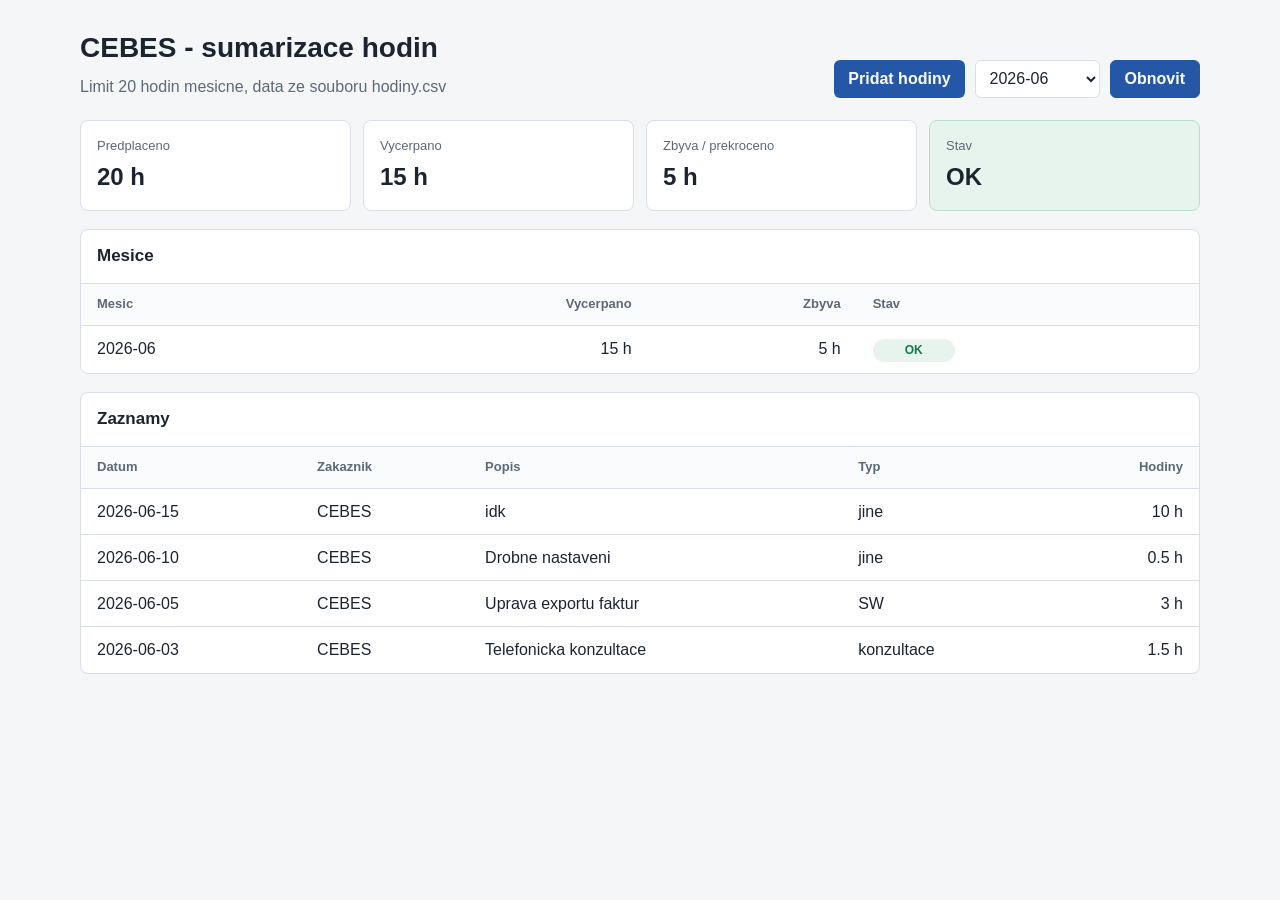
==== index.html @ 515a3acc "Add web form for hours entries" ====
<!doctype html>
<html lang="cs">
  <head>
    <meta charset="utf-8">
    <meta name="viewport" content="width=device-width, initial-scale=1">
    <title>CEBES - sumarizace hodin</title>
    <style>
      :root {
        color-scheme: light;
        --bg: #f5f6f8;
        --panel: #ffffff;
        --ink: #1c2430;
        --muted: #5d6878;
        --line: #d9dee7;
        --ok: #147a4d;
        --warn: #b44900;
        --soft-ok: #e6f4ed;
        --soft-warn: #fff0e1;
        --accent: #2457a6;
      }

      * {
        box-sizing: border-box;
      }

      body {
        margin: 0;
        background: var(--bg);
        color: var(--ink);
        font-family: Arial, Helvetica, sans-serif;
        line-height: 1.45;
      }

      main {
        width: min(1120px, calc(100% - 32px));
        margin: 0 auto;
        padding: 28px 0 40px;
      }

      header {
        display: flex;
        align-items: flex-end;
        justify-content: space-between;
        gap: 20px;
        margin-bottom: 22px;
      }

      h1 {
        margin: 0;
        font-size: 28px;
        font-weight: 700;
      }

      .subtitle {
        margin: 6px 0 0;
        color: var(--muted);
      }

      .toolbar {
        display: flex;
        align-items: center;
        gap: 10px;
        flex-wrap: wrap;
      }

      button,
      select {
        min-height: 38px;
        border: 1px solid var(--line);
        border-radius: 6px;
        background: var(--panel);
        color: var(--ink);
        font: inherit;
      }

      button {
        cursor: pointer;
        padding: 0 14px;
        background: var(--accent);
        border-color: var(--accent);
        color: #fff;
        font-weight: 700;
      }

      .button-link {
        display: inline-flex;
        min-height: 38px;
        align-items: center;
        justify-content: center;
        border-radius: 6px;
        padding: 0 14px;
        background: var(--accent);
        color: #fff;
        font-weight: 700;
        text-decoration: none;
      }

      select {
        padding: 0 34px 0 10px;
      }

      .summary {
        display: grid;
        grid-template-columns: repeat(4, minmax(0, 1fr));
        gap: 12px;
        margin-bottom: 18px;
      }

      .metric,
      .panel {
        background: var(--panel);
        border: 1px solid var(--line);
        border-radius: 8px;
      }

      .metric {
        padding: 16px;
      }

      .metric span {
        display: block;
        color: var(--muted);
        font-size: 13px;
      }

      .metric strong {
        display: block;
        margin-top: 4px;
        font-size: 24px;
      }

      .metric.status-ok {
        background: var(--soft-ok);
        border-color: #b8dfca;
      }

      .metric.status-warn {
        background: var(--soft-warn);
        border-color: #f1c499;
      }

      .panel {
        overflow: hidden;
      }

      .panel h2 {
        margin: 0;
        padding: 14px 16px;
        border-bottom: 1px solid var(--line);
        font-size: 17px;
      }

      table {
        width: 100%;
        border-collapse: collapse;
      }

      th,
      td {
        padding: 11px 16px;
        border-bottom: 1px solid var(--line);
        text-align: left;
        vertical-align: top;
      }

      th {
        color: var(--muted);
        font-size: 13px;
        font-weight: 700;
        background: #fafbfc;
      }

      tr:last-child td {
        border-bottom: 0;
      }

      .number {
        text-align: right;
        white-space: nowrap;
      }

      .badge {
        display: inline-flex;
        min-width: 82px;
        justify-content: center;
        border-radius: 999px;
        padding: 3px 9px;
        font-size: 12px;
        font-weight: 700;
      }

      .ok {
        color: var(--ok);
        background: var(--soft-ok);
      }

      .warn {
        color: var(--warn);
        background: var(--soft-warn);
      }

      .message {
        margin: 0 0 18px;
        padding: 12px 14px;
        border: 1px solid var(--line);
        border-radius: 8px;
        background: var(--panel);
        color: var(--muted);
      }

      .hidden {
        display: none;
      }

      @media (max-width: 760px) {
        main {
          width: min(100% - 20px, 1120px);
          padding-top: 18px;
        }

        header {
          display: block;
        }

        .toolbar {
          margin-top: 16px;
        }

        .summary {
          grid-template-columns: repeat(2, minmax(0, 1fr));
        }

        th,
        td {
          padding: 9px 10px;
          font-size: 14px;
        }
      }

      @media (max-width: 520px) {
        .summary {
          grid-template-columns: 1fr;
        }

        .records th:nth-child(2),
        .records td:nth-child(2),
        .records th:nth-child(4),
        .records td:nth-child(4) {
          display: none;
        }
      }
    </style>
  </head>
  <body>
    <main>
      <header>
        <div>
          <h1>CEBES - sumarizace hodin</h1>
          <p class="subtitle">Limit 20 hodin mesicne, data ze souboru hodiny.csv</p>
        </div>
        <div class="toolbar">
          <a class="button-link" href="pridat.html">Pridat hodiny</a>
          <select id="monthSelect" aria-label="Mesic"></select>
          <button id="reloadButton" type="button">Obnovit</button>
        </div>
      </header>

      <p id="message" class="message">Nacitam hodiny...</p>

      <section id="summary" class="summary hidden" aria-label="Souhrn vybraneho mesice">
        <div class="metric">
          <span>Predplaceno</span>
          <strong id="limitValue">20 h</strong>
        </div>
        <div class="metric">
          <span>Vycerpano</span>
          <strong id="usedValue">0 h</strong>
        </div>
        <div class="metric">
          <span>Zbyva / prekroceno</span>
          <strong id="balanceValue">0 h</strong>
        </div>
        <div id="statusMetric" class="metric">
          <span>Stav</span>
          <strong id="statusValue">OK</strong>
        </div>
      </section>

      <section class="panel">
        <h2>Mesice</h2>
        <table>
          <thead>
            <tr>
              <th>Mesic</th>
              <th class="number">Vycerpano</th>
              <th class="number">Zbyva</th>
              <th>Stav</th>
            </tr>
          </thead>
          <tbody id="monthsBody"></tbody>
        </table>
      </section>

      <section class="panel" style="margin-top: 18px;">
        <h2>Zaznamy</h2>
        <table class="records">
          <thead>
            <tr>
              <th>Datum</th>
              <th>Zakaznik</th>
              <th>Popis</th>
              <th>Typ</th>
              <th class="number">Hodiny</th>
            </tr>
          </thead>
          <tbody id="recordsBody"></tbody>
        </table>
      </section>
    </main>

    <script>
      const LIMIT_HODIN = 20;
      const CSV_URL = "hodiny.csv";

      const monthSelect = document.getElementById("monthSelect");
      const reloadButton = document.getElementById("reloadButton");
      const message = document.getElementById("message");
      const summary = document.getElementById("summary");
      const monthsBody = document.getElementById("monthsBody");
      const recordsBody = document.getElementById("recordsBody");
      const limitValue = document.getElementById("limitValue");
      const usedValue = document.getElementById("usedValue");
      const balanceValue = document.getElementById("balanceValue");
      const statusMetric = document.getElementById("statusMetric");
      const statusValue = document.getElementById("statusValue");

      let records = [];
      let totals = new Map();

      function parseCsv(text) {
        const rows = text.trim().split(/\r?\n/).filter(Boolean);
        const header = splitCsvLine(rows.shift());

        return rows.map((row) => {
          const values = splitCsvLine(row);
          const item = Object.fromEntries(header.map((key, index) => [key, values[index] || ""]));
          return {
            datum: item.datum.trim(),
            zakaznik: item.zakaznik.trim(),
            popis: item.popis.trim(),
            typ: item.typ.trim(),
            hodiny: Number(item.hodiny.trim().replace(",", ".")),
          };
        });
      }

      function splitCsvLine(line) {
        const values = [];
        let value = "";
        let quoted = false;

        for (let index = 0; index < line.length; index += 1) {
          const char = line[index];
          const next = line[index + 1];

          if (char === '"' && quoted && next === '"') {
            value += '"';
            index += 1;
          } else if (char === '"') {
            quoted = !quoted;
          } else if (char === "," && !quoted) {
            values.push(value);
            value = "";
          } else {
            value += char;
          }
        }

        values.push(value);
        return values;
      }

      function formatHours(value) {
        return `${Number(value.toFixed(2)).toString()} h`;
      }

      function getMonth(record) {
        return record.datum.slice(0, 7);
      }

      function calculateTotals() {
        totals = new Map();

        for (const record of records) {
          const month = getMonth(record);
          totals.set(month, (totals.get(month) || 0) + record.hodiny);
        }

        totals = new Map([...totals.entries()].sort((a, b) => b[0].localeCompare(a[0])));
      }

      function renderMonthOptions() {
        monthSelect.innerHTML = "";

        for (const month of totals.keys()) {
          const option = document.createElement("option");
          option.value = month;
          option.textContent = month;
          monthSelect.append(option);
        }
      }

      function renderSummary() {
        const selectedMonth = monthSelect.value;
        const used = totals.get(selectedMonth) || 0;
        const balance = LIMIT_HODIN - used;
        const overLimit = balance < 0;

        limitValue.textContent = formatHours(LIMIT_HODIN);
        usedValue.textContent = formatHours(used);
        balanceValue.textContent = overLimit
          ? `Prekroceno ${formatHours(Math.abs(balance))}`
          : formatHours(balance);
        statusValue.textContent = overLimit ? "Poslat nabidku" : "OK";

        statusMetric.classList.toggle("status-ok", !overLimit);
        statusMetric.classList.toggle("status-warn", overLimit);
        summary.classList.remove("hidden");
      }

      function renderMonths() {
        monthsBody.innerHTML = "";

        for (const [month, used] of totals.entries()) {
          const balance = LIMIT_HODIN - used;
          const overLimit = balance < 0;
          const row = document.createElement("tr");
          row.innerHTML = `
            <td>${month}</td>
            <td class="number">${formatHours(used)}</td>
            <td class="number">${overLimit ? `-${formatHours(Math.abs(balance))}` : formatHours(balance)}</td>
            <td><span class="badge ${overLimit ? "warn" : "ok"}">${overLimit ? "Nabidka" : "OK"}</span></td>
          `;
          monthsBody.append(row);
        }
      }

      function renderRecords() {
        const selectedMonth = monthSelect.value;
        recordsBody.innerHTML = "";

        records
          .filter((record) => getMonth(record) === selectedMonth)
          .sort((a, b) => b.datum.localeCompare(a.datum))
          .forEach((record) => {
            const row = document.createElement("tr");
            row.innerHTML = `
              <td>${record.datum}</td>
              <td>${record.zakaznik}</td>
              <td>${record.popis}</td>
              <td>${record.typ}</td>
              <td class="number">${formatHours(record.hodiny)}</td>
            `;
            recordsBody.append(row);
          });
      }

      function render() {
        if (records.length === 0) {
          message.textContent = "V hodiny.csv zatim nejsou zadne zaznamy.";
          message.classList.remove("hidden");
          summary.classList.add("hidden");
          return;
        }

        message.classList.add("hidden");
        calculateTotals();
        renderMonthOptions();
        renderSummary();
        renderMonths();
        renderRecords();
      }

      async function loadData() {
        message.textContent = "Nacitam hodiny...";
        message.classList.remove("hidden");

        const response = await fetch(`${CSV_URL}?t=${Date.now()}`);
        if (!response.ok) {
          throw new Error("Nepodarilo se nacist hodiny.csv.");
        }

        records = parseCsv(await response.text());
        render();
      }

      monthSelect.addEventListener("change", () => {
        renderSummary();
        renderRecords();
      });

      reloadButton.addEventListener("click", () => {
        loadData().catch((error) => {
          message.textContent = error.message;
          message.classList.remove("hidden");
        });
      });

      loadData().catch((error) => {
        message.textContent = error.message;
        message.classList.remove("hidden");
      });
    </script>
  </body>
</html>
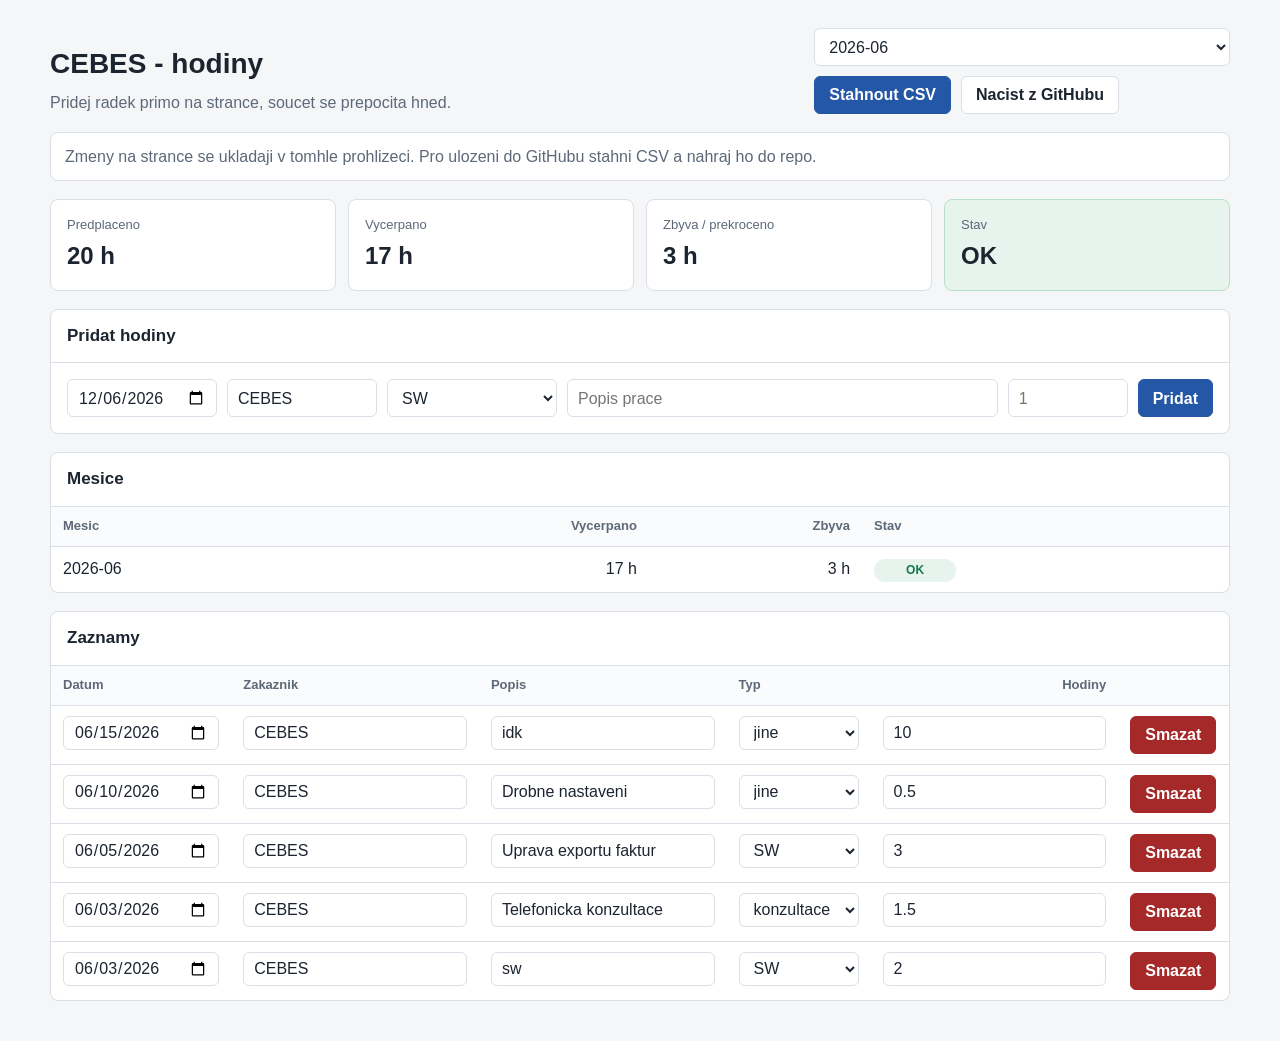
==== commit 9921811d: "Replace issue flow with inline hours editor" ====
--- a/index.html
+++ b/index.html
@@ -3,20 +3,19 @@
   <head>
     <meta charset="utf-8">
     <meta name="viewport" content="width=device-width, initial-scale=1">
-    <title>CEBES - sumarizace hodin</title>
+    <title>CEBES - hodiny</title>
     <style>
       :root {
-        color-scheme: light;
         --bg: #f5f6f8;
         --panel: #ffffff;
         --ink: #1c2430;
         --muted: #5d6878;
         --line: #d9dee7;
+        --accent: #2457a6;
         --ok: #147a4d;
         --warn: #b44900;
         --soft-ok: #e6f4ed;
         --soft-warn: #fff0e1;
-        --accent: #2457a6;
       }
 
       * {
@@ -32,7 +31,7 @@
       }
 
       main {
-        width: min(1120px, calc(100% - 32px));
+        width: min(1180px, calc(100% - 32px));
         margin: 0 auto;
         padding: 28px 0 40px;
       }
@@ -41,14 +40,21 @@
         display: flex;
         align-items: flex-end;
         justify-content: space-between;
-        gap: 20px;
-        margin-bottom: 22px;
+        gap: 18px;
+        margin-bottom: 18px;
+      }
+
+      h1,
+      h2 {
+        margin: 0;
       }
 
       h1 {
-        margin: 0;
         font-size: 28px;
-        font-weight: 700;
+      }
+
+      h2 {
+        font-size: 17px;
       }
 
       .subtitle {
@@ -58,18 +64,16 @@
 
       .toolbar {
         display: flex;
-        align-items: center;
+        flex-wrap: wrap;
         gap: 10px;
-        flex-wrap: wrap;
       }
 
       button,
+      input,
       select {
         min-height: 38px;
         border: 1px solid var(--line);
         border-radius: 6px;
-        background: var(--panel);
-        color: var(--ink);
         font: inherit;
       }
 
@@ -82,21 +86,32 @@
         font-weight: 700;
       }
 
-      .button-link {
-        display: inline-flex;
-        min-height: 38px;
-        align-items: center;
-        justify-content: center;
-        border-radius: 6px;
-        padding: 0 14px;
-        background: var(--accent);
-        color: #fff;
-        font-weight: 700;
-        text-decoration: none;
-      }
-
+      button.secondary {
+        background: var(--panel);
+        border-color: var(--line);
+        color: var(--ink);
+      }
+
+      button.danger {
+        background: #a62929;
+        border-color: #a62929;
+      }
+
+      input,
       select {
-        padding: 0 34px 0 10px;
+        width: 100%;
+        padding: 0 10px;
+        background: #fff;
+        color: var(--ink);
+      }
+
+      .message {
+        margin: 0 0 18px;
+        padding: 12px 14px;
+        border: 1px solid var(--line);
+        border-radius: 8px;
+        background: var(--panel);
+        color: var(--muted);
       }
 
       .summary {
@@ -129,25 +144,35 @@
         font-size: 24px;
       }
 
-      .metric.status-ok {
+      .status-ok {
         background: var(--soft-ok);
         border-color: #b8dfca;
       }
 
-      .metric.status-warn {
+      .status-warn {
         background: var(--soft-warn);
         border-color: #f1c499;
       }
 
       .panel {
+        margin-top: 18px;
         overflow: hidden;
       }
 
-      .panel h2 {
-        margin: 0;
+      .panel-head {
+        display: flex;
+        align-items: center;
+        justify-content: space-between;
+        gap: 12px;
         padding: 14px 16px;
         border-bottom: 1px solid var(--line);
-        font-size: 17px;
+      }
+
+      form {
+        display: grid;
+        grid-template-columns: 150px 150px 170px 1fr 120px auto;
+        gap: 10px;
+        padding: 16px;
       }
 
       table {
@@ -157,7 +182,7 @@
 
       th,
       td {
-        padding: 11px 16px;
+        padding: 10px 12px;
         border-bottom: 1px solid var(--line);
         text-align: left;
         vertical-align: top;
@@ -165,13 +190,17 @@
 
       th {
         color: var(--muted);
+        background: #fafbfc;
         font-size: 13px;
-        font-weight: 700;
-        background: #fafbfc;
       }
 
       tr:last-child td {
         border-bottom: 0;
+      }
+
+      td input,
+      td select {
+        min-height: 34px;
       }
 
       .number {
@@ -199,54 +228,43 @@
         background: var(--soft-warn);
       }
 
-      .message {
-        margin: 0 0 18px;
-        padding: 12px 14px;
-        border: 1px solid var(--line);
-        border-radius: 8px;
-        background: var(--panel);
-        color: var(--muted);
-      }
-
       .hidden {
         display: none;
       }
 
-      @media (max-width: 760px) {
-        main {
-          width: min(100% - 20px, 1120px);
-          padding-top: 18px;
-        }
-
+      @media (max-width: 900px) {
         header {
           display: block;
         }
 
         .toolbar {
-          margin-top: 16px;
+          margin-top: 14px;
         }
 
         .summary {
           grid-template-columns: repeat(2, minmax(0, 1fr));
         }
 
+        form {
+          grid-template-columns: 1fr 1fr;
+        }
+      }
+
+      @media (max-width: 620px) {
+        main {
+          width: min(100% - 20px, 1180px);
+          padding-top: 18px;
+        }
+
+        .summary,
+        form {
+          grid-template-columns: 1fr;
+        }
+
         th,
         td {
-          padding: 9px 10px;
+          padding: 8px;
           font-size: 14px;
-        }
-      }
-
-      @media (max-width: 520px) {
-        .summary {
-          grid-template-columns: 1fr;
-        }
-
-        .records th:nth-child(2),
-        .records td:nth-child(2),
-        .records th:nth-child(4),
-        .records td:nth-child(4) {
-          display: none;
         }
       }
     </style>
@@ -255,13 +273,13 @@
     <main>
       <header>
         <div>
-          <h1>CEBES - sumarizace hodin</h1>
-          <p class="subtitle">Limit 20 hodin mesicne, data ze souboru hodiny.csv</p>
+          <h1>CEBES - hodiny</h1>
+          <p class="subtitle">Pridej radek primo na strance, soucet se prepocita hned.</p>
         </div>
         <div class="toolbar">
-          <a class="button-link" href="pridat.html">Pridat hodiny</a>
           <select id="monthSelect" aria-label="Mesic"></select>
-          <button id="reloadButton" type="button">Obnovit</button>
+          <button id="downloadButton" type="button">Stahnout CSV</button>
+          <button id="resetButton" class="secondary" type="button">Nacist z GitHubu</button>
         </div>
       </header>
 
@@ -287,7 +305,27 @@
       </section>
 
       <section class="panel">
-        <h2>Mesice</h2>
+        <div class="panel-head">
+          <h2>Pridat hodiny</h2>
+        </div>
+        <form id="addForm">
+          <input id="datumInput" type="date" required aria-label="Datum">
+          <input id="zakaznikInput" value="CEBES" required aria-label="Zakaznik">
+          <select id="typInput" aria-label="Typ">
+            <option value="SW">SW</option>
+            <option value="konzultace">konzultace</option>
+            <option value="jine">jine</option>
+          </select>
+          <input id="popisInput" placeholder="Popis prace" required aria-label="Popis prace">
+          <input id="hodinyInput" type="number" min="0.25" step="0.25" placeholder="1" required aria-label="Hodiny">
+          <button type="submit">Pridat</button>
+        </form>
+      </section>
+
+      <section class="panel">
+        <div class="panel-head">
+          <h2>Mesice</h2>
+        </div>
         <table>
           <thead>
             <tr>
@@ -301,9 +339,11 @@
         </table>
       </section>
 
-      <section class="panel" style="margin-top: 18px;">
-        <h2>Zaznamy</h2>
-        <table class="records">
+      <section class="panel">
+        <div class="panel-head">
+          <h2>Zaznamy</h2>
+        </div>
+        <table>
           <thead>
             <tr>
               <th>Datum</th>
@@ -311,6 +351,7 @@
               <th>Popis</th>
               <th>Typ</th>
               <th class="number">Hodiny</th>
+              <th></th>
             </tr>
           </thead>
           <tbody id="recordsBody"></tbody>
@@ -321,13 +362,21 @@
     <script>
       const LIMIT_HODIN = 20;
       const CSV_URL = "hodiny.csv";
+      const STORAGE_KEY = "test-hodiny-records-v1";
 
       const monthSelect = document.getElementById("monthSelect");
-      const reloadButton = document.getElementById("reloadButton");
+      const downloadButton = document.getElementById("downloadButton");
+      const resetButton = document.getElementById("resetButton");
       const message = document.getElementById("message");
       const summary = document.getElementById("summary");
       const monthsBody = document.getElementById("monthsBody");
       const recordsBody = document.getElementById("recordsBody");
+      const addForm = document.getElementById("addForm");
+      const datumInput = document.getElementById("datumInput");
+      const zakaznikInput = document.getElementById("zakaznikInput");
+      const typInput = document.getElementById("typInput");
+      const popisInput = document.getElementById("popisInput");
+      const hodinyInput = document.getElementById("hodinyInput");
       const limitValue = document.getElementById("limitValue");
       const usedValue = document.getElementById("usedValue");
       const balanceValue = document.getElementById("balanceValue");
@@ -337,22 +386,7 @@
       let records = [];
       let totals = new Map();
 
-      function parseCsv(text) {
-        const rows = text.trim().split(/\r?\n/).filter(Boolean);
-        const header = splitCsvLine(rows.shift());
-
-        return rows.map((row) => {
-          const values = splitCsvLine(row);
-          const item = Object.fromEntries(header.map((key, index) => [key, values[index] || ""]));
-          return {
-            datum: item.datum.trim(),
-            zakaznik: item.zakaznik.trim(),
-            popis: item.popis.trim(),
-            typ: item.typ.trim(),
-            hodiny: Number(item.hodiny.trim().replace(",", ".")),
-          };
-        });
-      }
+      datumInput.value = new Date().toISOString().slice(0, 10);
 
       function splitCsvLine(line) {
         const values = [];
@@ -380,6 +414,55 @@
         return values;
       }
 
+      function parseCsv(text) {
+        const rows = text.trim().split(/\r?\n/).filter(Boolean);
+        const header = splitCsvLine(rows.shift() || "");
+
+        return rows.map((row) => {
+          const values = splitCsvLine(row);
+          const item = Object.fromEntries(header.map((key, index) => [key, values[index] || ""]));
+          return normalizeRecord(item);
+        });
+      }
+
+      function normalizeRecord(item) {
+        return {
+          datum: String(item.datum || "").trim(),
+          zakaznik: String(item.zakaznik || "CEBES").trim(),
+          popis: String(item.popis || "").trim(),
+          typ: String(item.typ || "jine").trim(),
+          hodiny: Number(String(item.hodiny || "0").replace(",", ".")),
+        };
+      }
+
+      function escapeCsv(value) {
+        const text = String(value ?? "");
+        if (/[",\n\r]/.test(text)) {
+          return `"${text.replace(/"/g, '""')}"`;
+        }
+        return text;
+      }
+
+      function recordsToCsv() {
+        const header = ["datum", "zakaznik", "popis", "typ", "hodiny"];
+        const rows = records.map((record) =>
+          header.map((key) => escapeCsv(record[key])).join(",")
+        );
+        return `${header.join(",")}\n${rows.join("\n")}\n`;
+      }
+
+      function saveLocal() {
+        localStorage.setItem(STORAGE_KEY, JSON.stringify(records));
+      }
+
+      function loadLocal() {
+        const stored = localStorage.getItem(STORAGE_KEY);
+        if (!stored) {
+          return null;
+        }
+        return JSON.parse(stored).map(normalizeRecord);
+      }
+
       function formatHours(value) {
         return `${Number(value.toFixed(2)).toString()} h`;
       }
@@ -399,7 +482,7 @@
         totals = new Map([...totals.entries()].sort((a, b) => b[0].localeCompare(a[0])));
       }
 
-      function renderMonthOptions() {
+      function keepSelectedMonth(previousMonth) {
         monthSelect.innerHTML = "";
 
         for (const month of totals.keys()) {
@@ -407,6 +490,10 @@
           option.value = month;
           option.textContent = month;
           monthSelect.append(option);
+        }
+
+        if (previousMonth && totals.has(previousMonth)) {
+          monthSelect.value = previousMonth;
         }
       }
 
@@ -445,68 +532,155 @@
         }
       }
 
+      function createEditableCell(record, key, index, type = "text") {
+        const cell = document.createElement("td");
+        const input = document.createElement("input");
+        input.type = type;
+        input.value = record[key];
+        input.addEventListener("change", () => {
+          records[index][key] = key === "hodiny" ? Number(input.value) : input.value.trim();
+          saveLocal();
+          render();
+        });
+        cell.append(input);
+        return cell;
+      }
+
+      function createTypeCell(record, index) {
+        const cell = document.createElement("td");
+        const select = document.createElement("select");
+
+        for (const value of ["SW", "konzultace", "jine"]) {
+          const option = document.createElement("option");
+          option.value = value;
+          option.textContent = value;
+          select.append(option);
+        }
+
+        select.value = record.typ;
+        select.addEventListener("change", () => {
+          records[index].typ = select.value;
+          saveLocal();
+          render();
+        });
+
+        cell.append(select);
+        return cell;
+      }
+
       function renderRecords() {
         const selectedMonth = monthSelect.value;
         recordsBody.innerHTML = "";
 
         records
-          .filter((record) => getMonth(record) === selectedMonth)
-          .sort((a, b) => b.datum.localeCompare(a.datum))
-          .forEach((record) => {
+          .map((record, index) => ({ record, index }))
+          .filter(({ record }) => getMonth(record) === selectedMonth)
+          .sort((a, b) => b.record.datum.localeCompare(a.record.datum))
+          .forEach(({ record, index }) => {
             const row = document.createElement("tr");
-            row.innerHTML = `
-              <td>${record.datum}</td>
-              <td>${record.zakaznik}</td>
-              <td>${record.popis}</td>
-              <td>${record.typ}</td>
-              <td class="number">${formatHours(record.hodiny)}</td>
-            `;
+            row.append(createEditableCell(record, "datum", index, "date"));
+            row.append(createEditableCell(record, "zakaznik", index));
+            row.append(createEditableCell(record, "popis", index));
+            row.append(createTypeCell(record, index));
+            row.append(createEditableCell(record, "hodiny", index, "number"));
+
+            const actionCell = document.createElement("td");
+            const deleteButton = document.createElement("button");
+            deleteButton.className = "danger";
+            deleteButton.type = "button";
+            deleteButton.textContent = "Smazat";
+            deleteButton.addEventListener("click", () => {
+              records.splice(index, 1);
+              saveLocal();
+              render();
+            });
+            actionCell.append(deleteButton);
+            row.append(actionCell);
             recordsBody.append(row);
           });
       }
 
       function render() {
-        if (records.length === 0) {
-          message.textContent = "V hodiny.csv zatim nejsou zadne zaznamy.";
+        const previousMonth = monthSelect.value;
+        calculateTotals();
+
+        if (records.length === 0 || totals.size === 0) {
+          message.textContent = "Zatim nejsou zadne hodiny.";
           message.classList.remove("hidden");
           summary.classList.add("hidden");
+          monthsBody.innerHTML = "";
+          recordsBody.innerHTML = "";
           return;
         }
 
-        message.classList.add("hidden");
-        calculateTotals();
-        renderMonthOptions();
+        message.textContent = "Zmeny na strance se ukladaji v tomhle prohlizeci. Pro ulozeni do GitHubu stahni CSV a nahraj ho do repo.";
+        message.classList.remove("hidden");
+        keepSelectedMonth(previousMonth);
         renderSummary();
         renderMonths();
         renderRecords();
       }
 
-      async function loadData() {
-        message.textContent = "Nacitam hodiny...";
-        message.classList.remove("hidden");
-
+      async function loadFromGithub() {
         const response = await fetch(`${CSV_URL}?t=${Date.now()}`);
         if (!response.ok) {
           throw new Error("Nepodarilo se nacist hodiny.csv.");
         }
-
         records = parseCsv(await response.text());
+      }
+
+      async function start() {
+        const localRecords = loadLocal();
+
+        if (localRecords) {
+          records = localRecords;
+        } else {
+          await loadFromGithub();
+          saveLocal();
+        }
+
         render();
       }
+
+      addForm.addEventListener("submit", (event) => {
+        event.preventDefault();
+        records.push(normalizeRecord({
+          datum: datumInput.value,
+          zakaznik: zakaznikInput.value,
+          popis: popisInput.value,
+          typ: typInput.value,
+          hodiny: hodinyInput.value,
+        }));
+        popisInput.value = "";
+        hodinyInput.value = "";
+        saveLocal();
+        render();
+      });
 
       monthSelect.addEventListener("change", () => {
         renderSummary();
         renderRecords();
       });
 
-      reloadButton.addEventListener("click", () => {
-        loadData().catch((error) => {
-          message.textContent = error.message;
-          message.classList.remove("hidden");
-        });
+      downloadButton.addEventListener("click", () => {
+        const blob = new Blob([recordsToCsv()], { type: "text/csv;charset=utf-8" });
+        const link = document.createElement("a");
+        link.href = URL.createObjectURL(blob);
+        link.download = "hodiny.csv";
+        link.click();
+        URL.revokeObjectURL(link.href);
       });
 
-      loadData().catch((error) => {
+      resetButton.addEventListener("click", async () => {
+        localStorage.removeItem(STORAGE_KEY);
+        message.textContent = "Nacitam z GitHubu...";
+        message.classList.remove("hidden");
+        await loadFromGithub();
+        saveLocal();
+        render();
+      });
+
+      start().catch((error) => {
         message.textContent = error.message;
         message.classList.remove("hidden");
       });
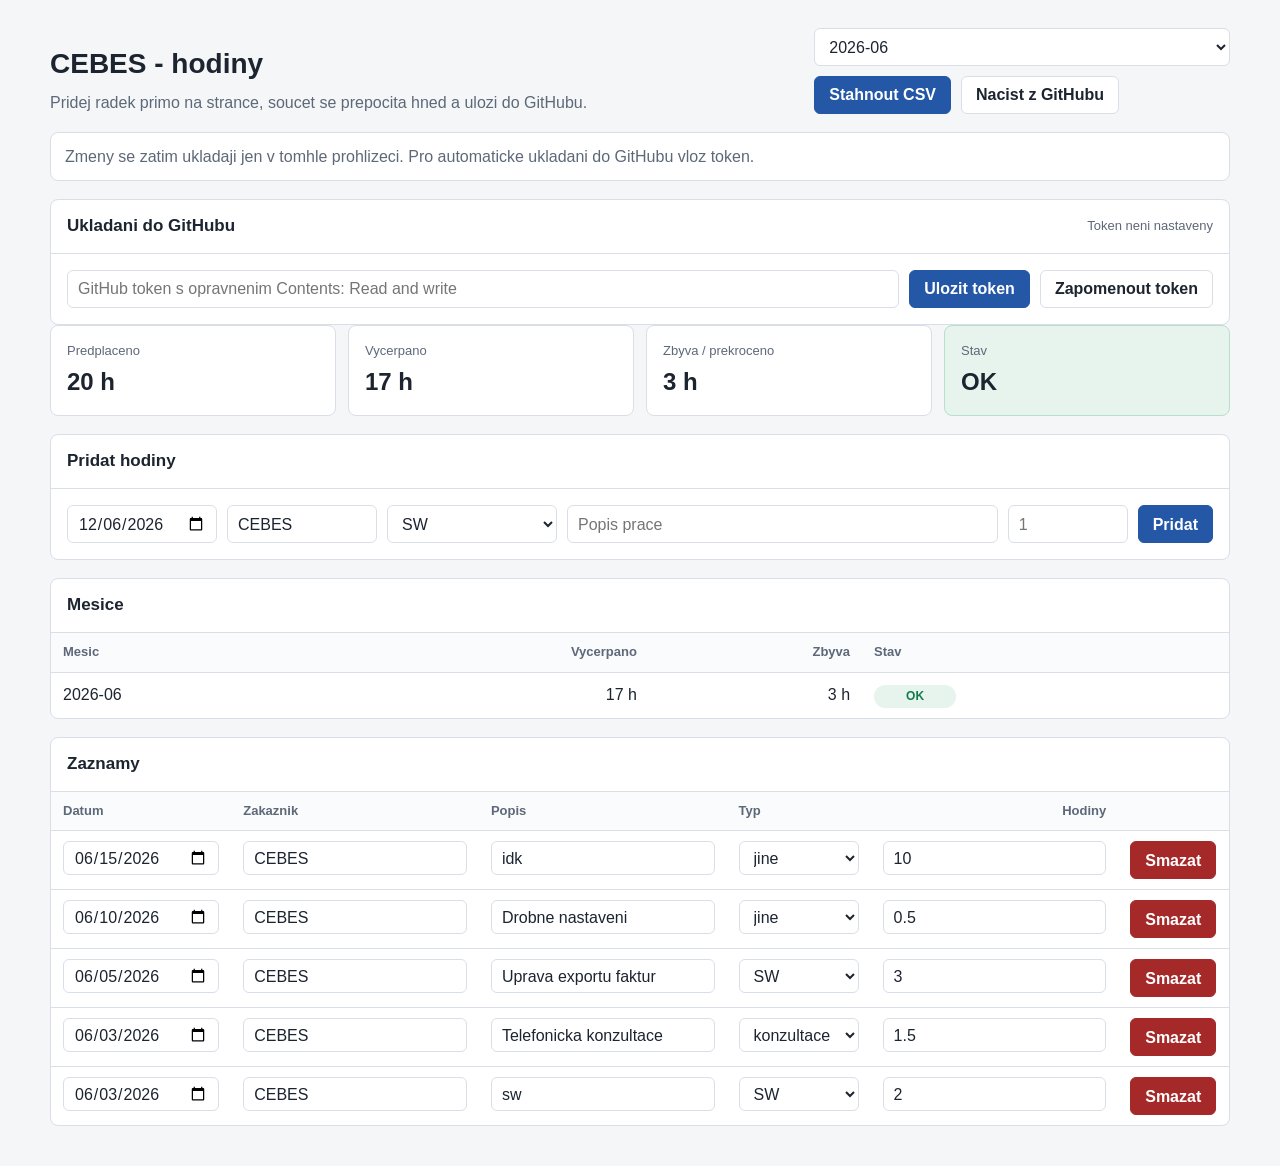
==== commit 2bf5bc65: "Save hours edits directly to GitHub" ====
--- a/index.html
+++ b/index.html
@@ -62,10 +62,15 @@
         color: var(--muted);
       }
 
-      .toolbar {
+      .toolbar,
+      .github-settings {
         display: flex;
         flex-wrap: wrap;
         gap: 10px;
+      }
+
+      .github-settings {
+        padding: 16px;
       }
 
       button,
@@ -105,6 +110,10 @@
         color: var(--ink);
       }
 
+      .github-settings input {
+        flex: 1 1 360px;
+      }
+
       .message {
         margin: 0 0 18px;
         padding: 12px 14px;
@@ -166,6 +175,12 @@
         gap: 12px;
         padding: 14px 16px;
         border-bottom: 1px solid var(--line);
+      }
+
+      .save-status {
+        color: var(--muted);
+        font-size: 13px;
+        text-align: right;
       }
 
       form {
@@ -274,7 +289,7 @@
       <header>
         <div>
           <h1>CEBES - hodiny</h1>
-          <p class="subtitle">Pridej radek primo na strance, soucet se prepocita hned.</p>
+          <p class="subtitle">Pridej radek primo na strance, soucet se prepocita hned a ulozi do GitHubu.</p>
         </div>
         <div class="toolbar">
           <select id="monthSelect" aria-label="Mesic"></select>
@@ -284,6 +299,18 @@
       </header>
 
       <p id="message" class="message">Nacitam hodiny...</p>
+
+      <section class="panel">
+        <div class="panel-head">
+          <h2>Ukladani do GitHubu</h2>
+          <span id="saveStatus" class="save-status">Token neni nastaveny</span>
+        </div>
+        <div class="github-settings">
+          <input id="tokenInput" type="password" autocomplete="off" placeholder="GitHub token s opravnenim Contents: Read and write">
+          <button id="saveTokenButton" type="button">Ulozit token</button>
+          <button id="clearTokenButton" class="secondary" type="button">Zapomenout token</button>
+        </div>
+      </section>
 
       <section id="summary" class="summary hidden" aria-label="Souhrn vybraneho mesice">
         <div class="metric">
@@ -363,11 +390,21 @@
       const LIMIT_HODIN = 20;
       const CSV_URL = "hodiny.csv";
       const STORAGE_KEY = "test-hodiny-records-v1";
+      const TOKEN_KEY = "test-hodiny-github-token";
+      const REPO_OWNER = "DavidZelinaGaben";
+      const REPO_NAME = "test-hodiny";
+      const REPO_BRANCH = "main";
+      const CSV_PATH = "hodiny.csv";
+      const GITHUB_CONTENTS_URL = `https://api.github.com/repos/${REPO_OWNER}/${REPO_NAME}/contents/${CSV_PATH}`;
 
       const monthSelect = document.getElementById("monthSelect");
       const downloadButton = document.getElementById("downloadButton");
       const resetButton = document.getElementById("resetButton");
       const message = document.getElementById("message");
+      const tokenInput = document.getElementById("tokenInput");
+      const saveTokenButton = document.getElementById("saveTokenButton");
+      const clearTokenButton = document.getElementById("clearTokenButton");
+      const saveStatus = document.getElementById("saveStatus");
       const summary = document.getElementById("summary");
       const monthsBody = document.getElementById("monthsBody");
       const recordsBody = document.getElementById("recordsBody");
@@ -385,6 +422,7 @@
 
       let records = [];
       let totals = new Map();
+      let saveQueue = Promise.resolve();
 
       datumInput.value = new Date().toISOString().slice(0, 10);
 
@@ -437,9 +475,11 @@
 
       function escapeCsv(value) {
         const text = String(value ?? "");
+
         if (/[",\n\r]/.test(text)) {
           return `"${text.replace(/"/g, '""')}"`;
         }
+
         return text;
       }
 
@@ -457,10 +497,91 @@
 
       function loadLocal() {
         const stored = localStorage.getItem(STORAGE_KEY);
+
         if (!stored) {
           return null;
         }
+
         return JSON.parse(stored).map(normalizeRecord);
+      }
+
+      function getToken() {
+        return localStorage.getItem(TOKEN_KEY) || "";
+      }
+
+      function setSaveStatus(text) {
+        saveStatus.textContent = text;
+      }
+
+      function updateTokenUi() {
+        tokenInput.value = "";
+        setSaveStatus(getToken() ? "Token ulozeny, zmeny se commituji do GitHubu" : "Token neni nastaveny");
+      }
+
+      function toBase64(text) {
+        const bytes = new TextEncoder().encode(text);
+        let binary = "";
+
+        for (const byte of bytes) {
+          binary += String.fromCharCode(byte);
+        }
+
+        return btoa(binary);
+      }
+
+      async function githubRequest(url, options = {}) {
+        const response = await fetch(url, {
+          ...options,
+          headers: {
+            Accept: "application/vnd.github+json",
+            Authorization: `Bearer ${getToken()}`,
+            "X-GitHub-Api-Version": "2022-11-28",
+            ...(options.headers || {}),
+          },
+        });
+
+        if (!response.ok) {
+          const text = await response.text();
+          throw new Error(`GitHub chyba ${response.status}: ${text}`);
+        }
+
+        return response.json();
+      }
+
+      async function commitToGithub(reason) {
+        if (!getToken()) {
+          setSaveStatus("Neulozeno do GitHubu - chybi token");
+          return;
+        }
+
+        setSaveStatus("Ukladam do GitHubu...");
+        const currentFile = await githubRequest(`${GITHUB_CONTENTS_URL}?ref=${REPO_BRANCH}`);
+
+        await githubRequest(GITHUB_CONTENTS_URL, {
+          method: "PUT",
+          body: JSON.stringify({
+            branch: REPO_BRANCH,
+            message: reason,
+            content: toBase64(recordsToCsv()),
+            sha: currentFile.sha,
+          }),
+        });
+
+        setSaveStatus(`Ulozeno do GitHubu ${new Date().toLocaleTimeString("cs-CZ")}`);
+      }
+
+      function persistChange(reason) {
+        saveLocal();
+        render();
+
+        if (!getToken()) {
+          setSaveStatus("Zmena je jen v prohlizeci - pro GitHub vloz token");
+          return;
+        }
+
+        saveQueue = saveQueue
+          .then(() => commitToGithub(reason))
+          .catch((error) => setSaveStatus(error.message));
       }
 
       function formatHours(value) {
@@ -537,11 +658,17 @@
         const input = document.createElement("input");
         input.type = type;
         input.value = record[key];
+
+        if (type === "number") {
+          input.min = "0.25";
+          input.step = "0.25";
+        }
+
         input.addEventListener("change", () => {
           records[index][key] = key === "hodiny" ? Number(input.value) : input.value.trim();
-          saveLocal();
-          render();
+          persistChange("Update hours record");
         });
+
         cell.append(input);
         return cell;
       }
@@ -560,8 +687,7 @@
         select.value = record.typ;
         select.addEventListener("change", () => {
           records[index].typ = select.value;
-          saveLocal();
-          render();
+          persistChange("Update hours record");
         });
 
         cell.append(select);
@@ -591,8 +717,7 @@
             deleteButton.textContent = "Smazat";
             deleteButton.addEventListener("click", () => {
               records.splice(index, 1);
-              saveLocal();
-              render();
+              persistChange("Delete hours record");
             });
             actionCell.append(deleteButton);
             row.append(actionCell);
@@ -613,7 +738,9 @@
           return;
         }
 
-        message.textContent = "Zmeny na strance se ukladaji v tomhle prohlizeci. Pro ulozeni do GitHubu stahni CSV a nahraj ho do repo.";
+        message.textContent = getToken()
+          ? "Zmeny se po pridani, smazani nebo uprave ukladaji committem do GitHubu."
+          : "Zmeny se zatim ukladaji jen v tomhle prohlizeci. Pro automaticke ukladani do GitHubu vloz token.";
         message.classList.remove("hidden");
         keepSelectedMonth(previousMonth);
         renderSummary();
@@ -623,9 +750,11 @@
 
       async function loadFromGithub() {
         const response = await fetch(`${CSV_URL}?t=${Date.now()}`);
+
         if (!response.ok) {
           throw new Error("Nepodarilo se nacist hodiny.csv.");
         }
+
         records = parseCsv(await response.text());
       }
 
@@ -641,6 +770,25 @@
 
         render();
       }
+
+      saveTokenButton.addEventListener("click", () => {
+        const token = tokenInput.value.trim();
+
+        if (!token) {
+          setSaveStatus("Token je prazdny");
+          return;
+        }
+
+        localStorage.setItem(TOKEN_KEY, token);
+        updateTokenUi();
+        render();
+      });
+
+      clearTokenButton.addEventListener("click", () => {
+        localStorage.removeItem(TOKEN_KEY);
+        updateTokenUi();
+        render();
+      });
 
       addForm.addEventListener("submit", (event) => {
         event.preventDefault();
@@ -653,8 +801,7 @@
         }));
         popisInput.value = "";
         hodinyInput.value = "";
-        saveLocal();
-        render();
+        persistChange("Add hours record");
       });
 
       monthSelect.addEventListener("change", () => {
@@ -680,6 +827,7 @@
         render();
       });
 
+      updateTokenUi();
       start().catch((error) => {
         message.textContent = error.message;
         message.classList.remove("hidden");
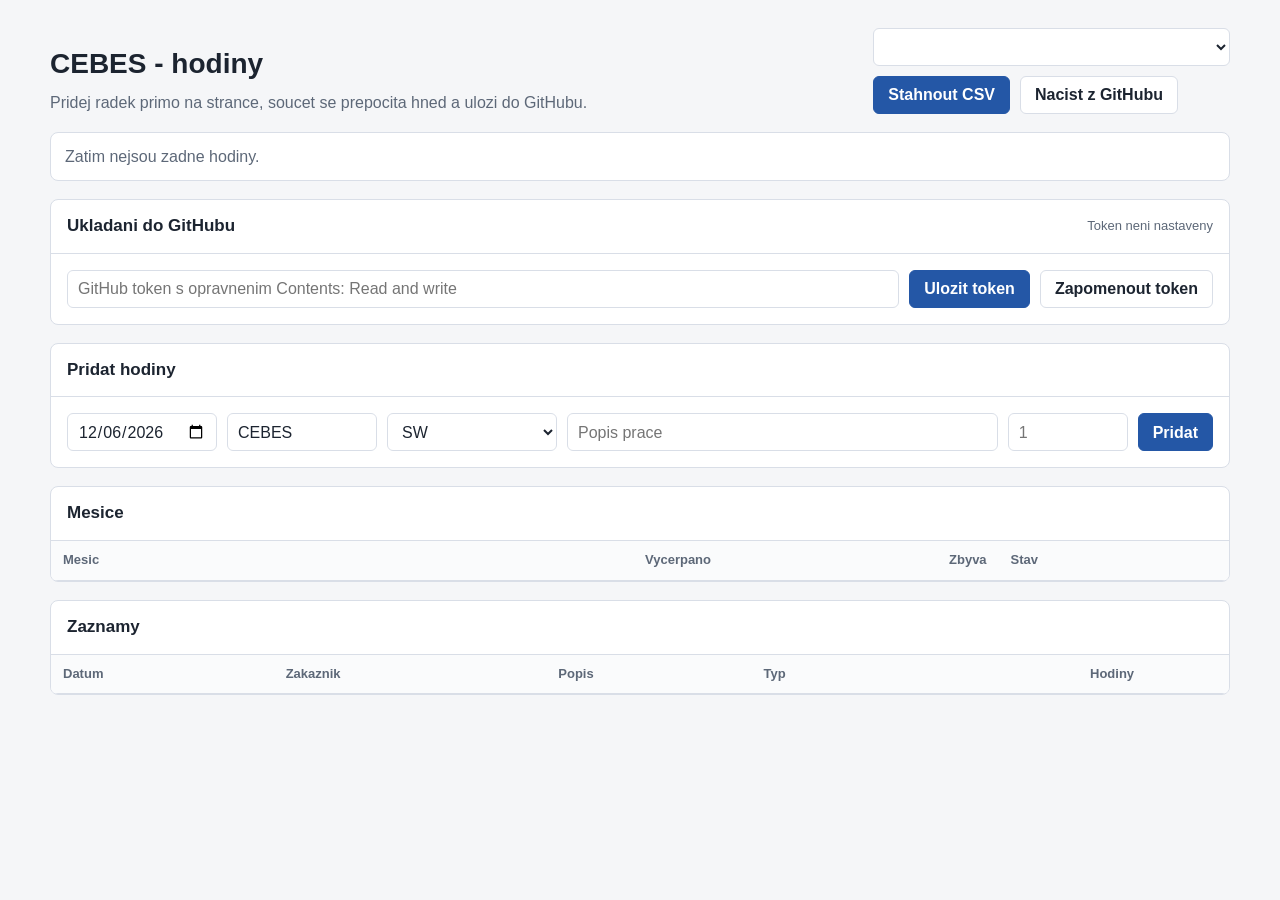
==== commit 62b613b9: "Retry GitHub CSV saves on conflict" ====
--- a/index.html
+++ b/index.html
@@ -542,7 +542,9 @@
 
         if (!response.ok) {
           const text = await response.text();
-          throw new Error(`GitHub chyba ${response.status}: ${text}`);
+          const error = new Error(`GitHub chyba ${response.status}: ${text}`);
+          error.status = response.status;
+          throw error;
         }
 
         return response.json();
@@ -555,19 +557,36 @@
         }
 
         setSaveStatus("Ukladam do GitHubu...");
-        const currentFile = await githubRequest(`${GITHUB_CONTENTS_URL}?ref=${REPO_BRANCH}`);
-
-        await githubRequest(GITHUB_CONTENTS_URL, {
-          method: "PUT",
-          body: JSON.stringify({
-            branch: REPO_BRANCH,
-            message: reason,
-            content: toBase64(recordsToCsv()),
-            sha: currentFile.sha,
-          }),
-        });
+        await putCsvToGithub(reason);
 
         setSaveStatus(`Ulozeno do GitHubu ${new Date().toLocaleTimeString("cs-CZ")}`);
+      }
+
+      async function putCsvToGithub(reason) {
+        const content = toBase64(recordsToCsv());
+
+        for (let attempt = 1; attempt <= 2; attempt += 1) {
+          const currentFile = await githubRequest(`${GITHUB_CONTENTS_URL}?ref=${REPO_BRANCH}&t=${Date.now()}`);
+
+          try {
+            await githubRequest(GITHUB_CONTENTS_URL, {
+              method: "PUT",
+              body: JSON.stringify({
+                branch: REPO_BRANCH,
+                message: reason,
+                content,
+                sha: currentFile.sha,
+              }),
+            });
+            return;
+          } catch (error) {
+            if (error.status !== 409 || attempt === 2) {
+              throw error;
+            }
+
+            setSaveStatus("Soubor se mezitim zmenil, zkousim ulozit znovu...");
+          }
+        }
       }
 
       function persistChange(reason) {
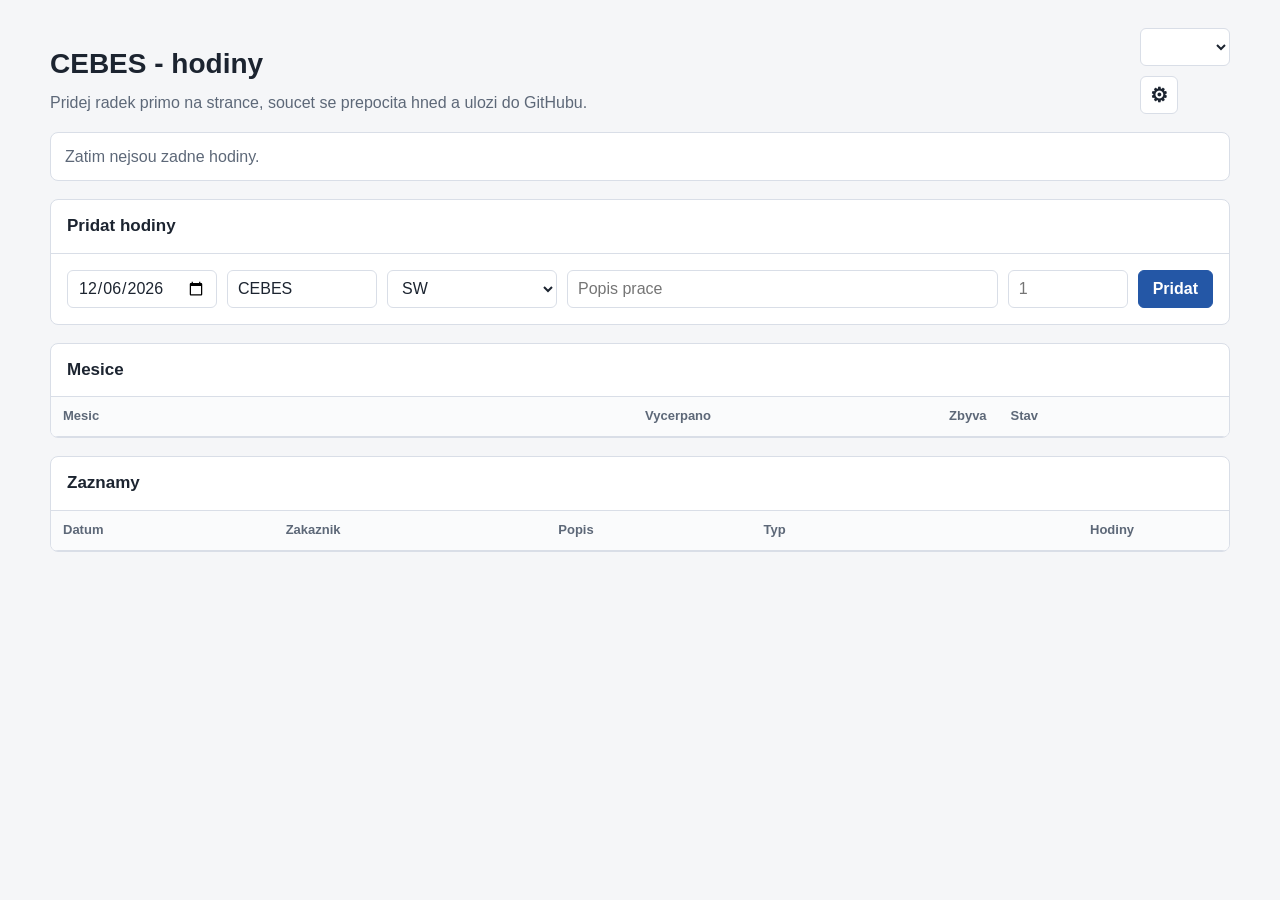
==== commit c24faf08: "Move service actions into settings panel" ====
--- a/index.html
+++ b/index.html
@@ -97,6 +97,13 @@
         color: var(--ink);
       }
 
+      button.icon-button {
+        width: 38px;
+        padding: 0;
+        font-size: 20px;
+        line-height: 1;
+      }
+
       button.danger {
         background: #a62929;
         border-color: #a62929;
@@ -181,6 +188,13 @@
         color: var(--muted);
         font-size: 13px;
         text-align: right;
+      }
+
+      .settings-actions {
+        display: flex;
+        flex-wrap: wrap;
+        gap: 10px;
+        padding: 0 16px 16px;
       }
 
       form {
@@ -293,22 +307,25 @@
         </div>
         <div class="toolbar">
           <select id="monthSelect" aria-label="Mesic"></select>
-          <button id="downloadButton" type="button">Stahnout CSV</button>
-          <button id="resetButton" class="secondary" type="button">Nacist z GitHubu</button>
+          <button id="settingsButton" class="icon-button secondary" type="button" aria-label="Nastaveni" title="Nastaveni">⚙</button>
         </div>
       </header>
 
       <p id="message" class="message">Nacitam hodiny...</p>
 
-      <section class="panel">
+      <section id="settingsPanel" class="panel hidden">
         <div class="panel-head">
-          <h2>Ukladani do GitHubu</h2>
+          <h2>Nastaveni</h2>
           <span id="saveStatus" class="save-status">Token neni nastaveny</span>
         </div>
         <div class="github-settings">
           <input id="tokenInput" type="password" autocomplete="off" placeholder="GitHub token s opravnenim Contents: Read and write">
           <button id="saveTokenButton" type="button">Ulozit token</button>
           <button id="clearTokenButton" class="secondary" type="button">Zapomenout token</button>
+        </div>
+        <div class="settings-actions">
+          <button id="downloadButton" class="secondary" type="button">Stahnout CSV</button>
+          <button id="resetButton" class="secondary" type="button">Nacist z GitHubu</button>
         </div>
       </section>
 
@@ -398,6 +415,8 @@
       const GITHUB_CONTENTS_URL = `https://api.github.com/repos/${REPO_OWNER}/${REPO_NAME}/contents/${CSV_PATH}`;
 
       const monthSelect = document.getElementById("monthSelect");
+      const settingsButton = document.getElementById("settingsButton");
+      const settingsPanel = document.getElementById("settingsPanel");
       const downloadButton = document.getElementById("downloadButton");
       const resetButton = document.getElementById("resetButton");
       const message = document.getElementById("message");
@@ -809,6 +828,10 @@
         render();
       });
 
+      settingsButton.addEventListener("click", () => {
+        settingsPanel.classList.toggle("hidden");
+      });
+
       addForm.addEventListener("submit", (event) => {
         event.preventDefault();
         records.push(normalizeRecord({
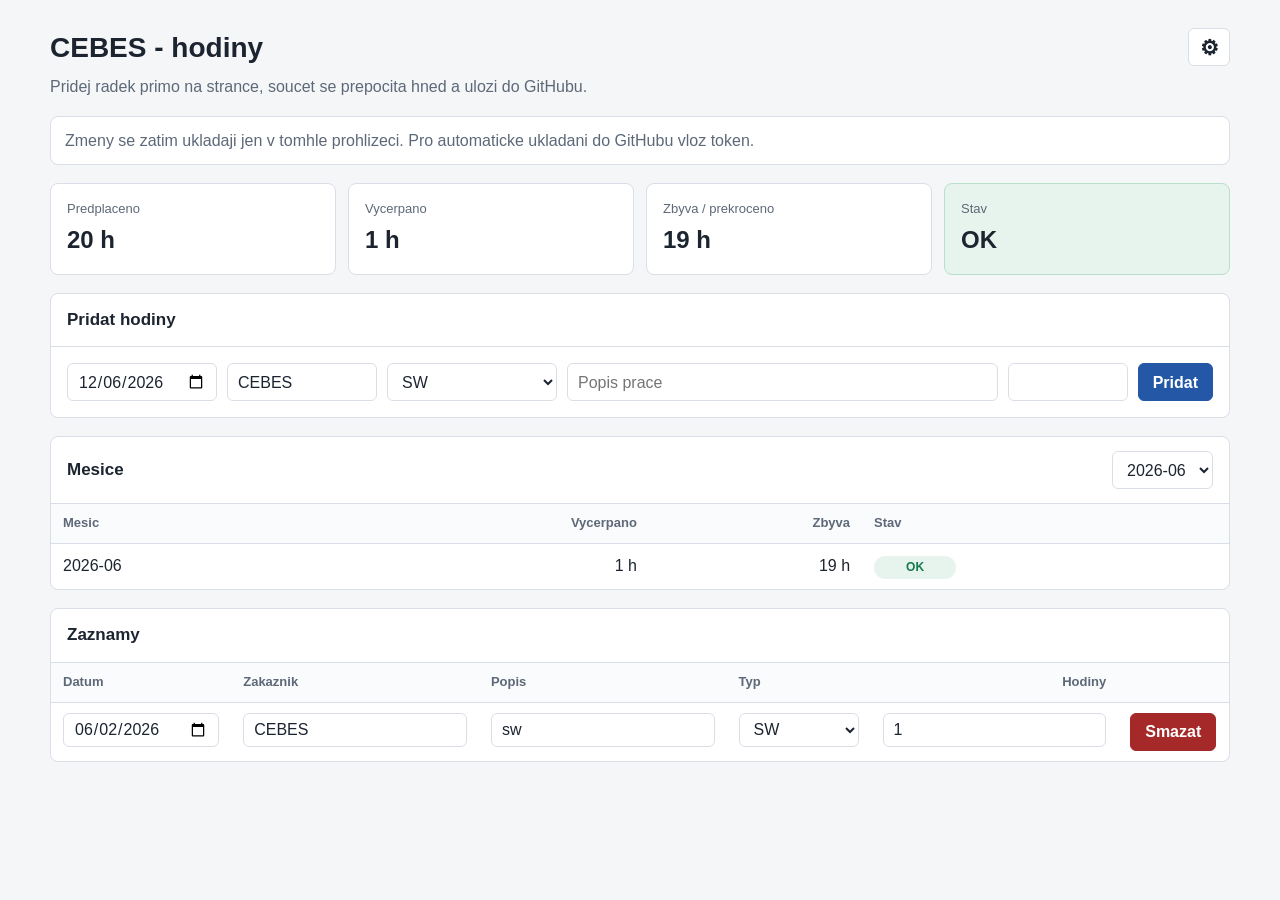
==== commit ce73cad0: "Tidy hours form and settings placement" ====
--- a/index.html
+++ b/index.html
@@ -38,7 +38,7 @@
 
       header {
         display: flex;
-        align-items: flex-end;
+        align-items: flex-start;
         justify-content: space-between;
         gap: 18px;
         margin-bottom: 18px;
@@ -63,10 +63,19 @@
       }
 
       .toolbar,
+      .panel-tools,
       .github-settings {
         display: flex;
         flex-wrap: wrap;
         gap: 10px;
+      }
+
+      .toolbar {
+        align-items: center;
+      }
+
+      .panel-tools {
+        align-items: center;
       }
 
       .github-settings {
@@ -98,9 +107,10 @@
       }
 
       button.icon-button {
-        width: 38px;
+        width: 42px;
+        min-width: 42px;
         padding: 0;
-        font-size: 20px;
+        font-size: 21px;
         line-height: 1;
       }
 
@@ -306,7 +316,6 @@
           <p class="subtitle">Pridej radek primo na strance, soucet se prepocita hned a ulozi do GitHubu.</p>
         </div>
         <div class="toolbar">
-          <select id="monthSelect" aria-label="Mesic"></select>
           <button id="settingsButton" class="icon-button secondary" type="button" aria-label="Nastaveni" title="Nastaveni">⚙</button>
         </div>
       </header>
@@ -361,7 +370,7 @@
             <option value="jine">jine</option>
           </select>
           <input id="popisInput" placeholder="Popis prace" required aria-label="Popis prace">
-          <input id="hodinyInput" type="number" min="0.25" step="0.25" placeholder="1" required aria-label="Hodiny">
+          <input id="hodinyInput" type="number" min="0.25" step="0.25" required aria-label="Hodiny">
           <button type="submit">Pridat</button>
         </form>
       </section>
@@ -369,6 +378,9 @@
       <section class="panel">
         <div class="panel-head">
           <h2>Mesice</h2>
+          <div class="panel-tools">
+            <select id="monthSelect" aria-label="Mesic"></select>
+          </div>
         </div>
         <table>
           <thead>
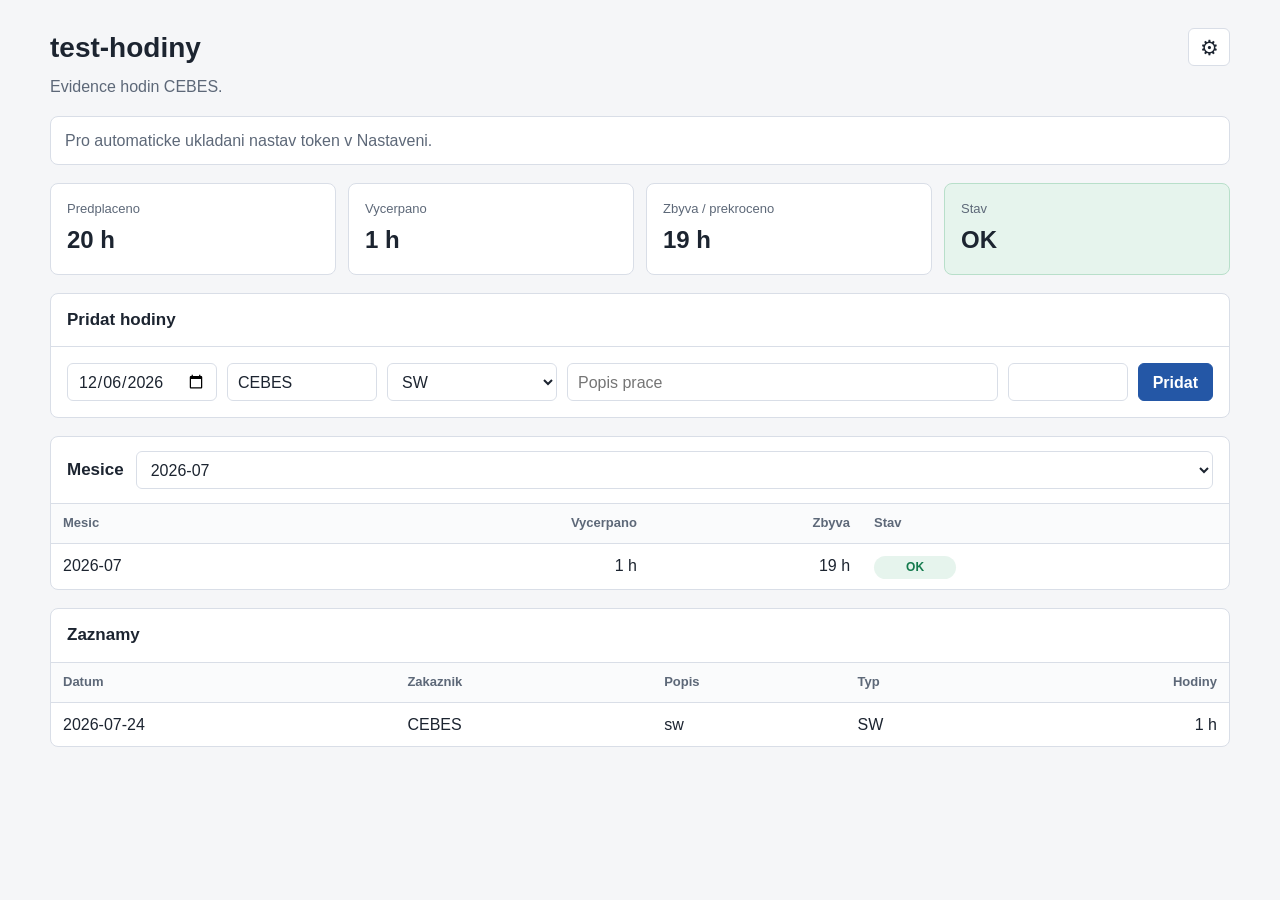
==== commit 83788555: "Move record management into settings page" ====
--- a/index.html
+++ b/index.html
@@ -3,340 +3,20 @@
   <head>
     <meta charset="utf-8">
     <meta name="viewport" content="width=device-width, initial-scale=1">
-    <title>CEBES - hodiny</title>
-    <style>
-      :root {
-        --bg: #f5f6f8;
-        --panel: #ffffff;
-        --ink: #1c2430;
-        --muted: #5d6878;
-        --line: #d9dee7;
-        --accent: #2457a6;
-        --ok: #147a4d;
-        --warn: #b44900;
-        --soft-ok: #e6f4ed;
-        --soft-warn: #fff0e1;
-      }
-
-      * {
-        box-sizing: border-box;
-      }
-
-      body {
-        margin: 0;
-        background: var(--bg);
-        color: var(--ink);
-        font-family: Arial, Helvetica, sans-serif;
-        line-height: 1.45;
-      }
-
-      main {
-        width: min(1180px, calc(100% - 32px));
-        margin: 0 auto;
-        padding: 28px 0 40px;
-      }
-
-      header {
-        display: flex;
-        align-items: flex-start;
-        justify-content: space-between;
-        gap: 18px;
-        margin-bottom: 18px;
-      }
-
-      h1,
-      h2 {
-        margin: 0;
-      }
-
-      h1 {
-        font-size: 28px;
-      }
-
-      h2 {
-        font-size: 17px;
-      }
-
-      .subtitle {
-        margin: 6px 0 0;
-        color: var(--muted);
-      }
-
-      .toolbar,
-      .panel-tools,
-      .github-settings {
-        display: flex;
-        flex-wrap: wrap;
-        gap: 10px;
-      }
-
-      .toolbar {
-        align-items: center;
-      }
-
-      .panel-tools {
-        align-items: center;
-      }
-
-      .github-settings {
-        padding: 16px;
-      }
-
-      button,
-      input,
-      select {
-        min-height: 38px;
-        border: 1px solid var(--line);
-        border-radius: 6px;
-        font: inherit;
-      }
-
-      button {
-        cursor: pointer;
-        padding: 0 14px;
-        background: var(--accent);
-        border-color: var(--accent);
-        color: #fff;
-        font-weight: 700;
-      }
-
-      button.secondary {
-        background: var(--panel);
-        border-color: var(--line);
-        color: var(--ink);
-      }
-
-      button.icon-button {
-        width: 42px;
-        min-width: 42px;
-        padding: 0;
-        font-size: 21px;
-        line-height: 1;
-      }
-
-      button.danger {
-        background: #a62929;
-        border-color: #a62929;
-      }
-
-      input,
-      select {
-        width: 100%;
-        padding: 0 10px;
-        background: #fff;
-        color: var(--ink);
-      }
-
-      .github-settings input {
-        flex: 1 1 360px;
-      }
-
-      .message {
-        margin: 0 0 18px;
-        padding: 12px 14px;
-        border: 1px solid var(--line);
-        border-radius: 8px;
-        background: var(--panel);
-        color: var(--muted);
-      }
-
-      .summary {
-        display: grid;
-        grid-template-columns: repeat(4, minmax(0, 1fr));
-        gap: 12px;
-        margin-bottom: 18px;
-      }
-
-      .metric,
-      .panel {
-        background: var(--panel);
-        border: 1px solid var(--line);
-        border-radius: 8px;
-      }
-
-      .metric {
-        padding: 16px;
-      }
-
-      .metric span {
-        display: block;
-        color: var(--muted);
-        font-size: 13px;
-      }
-
-      .metric strong {
-        display: block;
-        margin-top: 4px;
-        font-size: 24px;
-      }
-
-      .status-ok {
-        background: var(--soft-ok);
-        border-color: #b8dfca;
-      }
-
-      .status-warn {
-        background: var(--soft-warn);
-        border-color: #f1c499;
-      }
-
-      .panel {
-        margin-top: 18px;
-        overflow: hidden;
-      }
-
-      .panel-head {
-        display: flex;
-        align-items: center;
-        justify-content: space-between;
-        gap: 12px;
-        padding: 14px 16px;
-        border-bottom: 1px solid var(--line);
-      }
-
-      .save-status {
-        color: var(--muted);
-        font-size: 13px;
-        text-align: right;
-      }
-
-      .settings-actions {
-        display: flex;
-        flex-wrap: wrap;
-        gap: 10px;
-        padding: 0 16px 16px;
-      }
-
-      form {
-        display: grid;
-        grid-template-columns: 150px 150px 170px 1fr 120px auto;
-        gap: 10px;
-        padding: 16px;
-      }
-
-      table {
-        width: 100%;
-        border-collapse: collapse;
-      }
-
-      th,
-      td {
-        padding: 10px 12px;
-        border-bottom: 1px solid var(--line);
-        text-align: left;
-        vertical-align: top;
-      }
-
-      th {
-        color: var(--muted);
-        background: #fafbfc;
-        font-size: 13px;
-      }
-
-      tr:last-child td {
-        border-bottom: 0;
-      }
-
-      td input,
-      td select {
-        min-height: 34px;
-      }
-
-      .number {
-        text-align: right;
-        white-space: nowrap;
-      }
-
-      .badge {
-        display: inline-flex;
-        min-width: 82px;
-        justify-content: center;
-        border-radius: 999px;
-        padding: 3px 9px;
-        font-size: 12px;
-        font-weight: 700;
-      }
-
-      .ok {
-        color: var(--ok);
-        background: var(--soft-ok);
-      }
-
-      .warn {
-        color: var(--warn);
-        background: var(--soft-warn);
-      }
-
-      .hidden {
-        display: none;
-      }
-
-      @media (max-width: 900px) {
-        header {
-          display: block;
-        }
-
-        .toolbar {
-          margin-top: 14px;
-        }
-
-        .summary {
-          grid-template-columns: repeat(2, minmax(0, 1fr));
-        }
-
-        form {
-          grid-template-columns: 1fr 1fr;
-        }
-      }
-
-      @media (max-width: 620px) {
-        main {
-          width: min(100% - 20px, 1180px);
-          padding-top: 18px;
-        }
-
-        .summary,
-        form {
-          grid-template-columns: 1fr;
-        }
-
-        th,
-        td {
-          padding: 8px;
-          font-size: 14px;
-        }
-      }
-    </style>
+    <title>test-hodiny</title>
+    <link rel="stylesheet" href="styles.css">
   </head>
-  <body>
+  <body data-page="main">
     <main>
       <header>
         <div>
-          <h1>CEBES - hodiny</h1>
-          <p class="subtitle">Pridej radek primo na strance, soucet se prepocita hned a ulozi do GitHubu.</p>
+          <h1>test-hodiny</h1>
+          <p class="subtitle">Evidence hodin CEBES.</p>
         </div>
-        <div class="toolbar">
-          <button id="settingsButton" class="icon-button secondary" type="button" aria-label="Nastaveni" title="Nastaveni">⚙</button>
-        </div>
+        <a class="icon-link" href="settings.html" aria-label="Nastaveni" title="Nastaveni">&#9881;</a>
       </header>
 
       <p id="message" class="message">Nacitam hodiny...</p>
-
-      <section id="settingsPanel" class="panel hidden">
-        <div class="panel-head">
-          <h2>Nastaveni</h2>
-          <span id="saveStatus" class="save-status">Token neni nastaveny</span>
-        </div>
-        <div class="github-settings">
-          <input id="tokenInput" type="password" autocomplete="off" placeholder="GitHub token s opravnenim Contents: Read and write">
-          <button id="saveTokenButton" type="button">Ulozit token</button>
-          <button id="clearTokenButton" class="secondary" type="button">Zapomenout token</button>
-        </div>
-        <div class="settings-actions">
-          <button id="downloadButton" class="secondary" type="button">Stahnout CSV</button>
-          <button id="resetButton" class="secondary" type="button">Nacist z GitHubu</button>
-        </div>
-      </section>
 
       <section id="summary" class="summary hidden" aria-label="Souhrn vybraneho mesice">
         <div class="metric">
@@ -378,9 +58,7 @@
       <section class="panel">
         <div class="panel-head">
           <h2>Mesice</h2>
-          <div class="panel-tools">
-            <select id="monthSelect" aria-label="Mesic"></select>
-          </div>
+          <select id="monthSelect" aria-label="Mesic"></select>
         </div>
         <table>
           <thead>
@@ -407,7 +85,6 @@
               <th>Popis</th>
               <th>Typ</th>
               <th class="number">Hodiny</th>
-              <th></th>
             </tr>
           </thead>
           <tbody id="recordsBody"></tbody>
@@ -415,477 +92,6 @@
       </section>
     </main>
 
-    <script>
-      const LIMIT_HODIN = 20;
-      const CSV_URL = "hodiny.csv";
-      const STORAGE_KEY = "test-hodiny-records-v1";
-      const TOKEN_KEY = "test-hodiny-github-token";
-      const REPO_OWNER = "DavidZelinaGaben";
-      const REPO_NAME = "test-hodiny";
-      const REPO_BRANCH = "main";
-      const CSV_PATH = "hodiny.csv";
-      const GITHUB_CONTENTS_URL = `https://api.github.com/repos/${REPO_OWNER}/${REPO_NAME}/contents/${CSV_PATH}`;
-
-      const monthSelect = document.getElementById("monthSelect");
-      const settingsButton = document.getElementById("settingsButton");
-      const settingsPanel = document.getElementById("settingsPanel");
-      const downloadButton = document.getElementById("downloadButton");
-      const resetButton = document.getElementById("resetButton");
-      const message = document.getElementById("message");
-      const tokenInput = document.getElementById("tokenInput");
-      const saveTokenButton = document.getElementById("saveTokenButton");
-      const clearTokenButton = document.getElementById("clearTokenButton");
-      const saveStatus = document.getElementById("saveStatus");
-      const summary = document.getElementById("summary");
-      const monthsBody = document.getElementById("monthsBody");
-      const recordsBody = document.getElementById("recordsBody");
-      const addForm = document.getElementById("addForm");
-      const datumInput = document.getElementById("datumInput");
-      const zakaznikInput = document.getElementById("zakaznikInput");
-      const typInput = document.getElementById("typInput");
-      const popisInput = document.getElementById("popisInput");
-      const hodinyInput = document.getElementById("hodinyInput");
-      const limitValue = document.getElementById("limitValue");
-      const usedValue = document.getElementById("usedValue");
-      const balanceValue = document.getElementById("balanceValue");
-      const statusMetric = document.getElementById("statusMetric");
-      const statusValue = document.getElementById("statusValue");
-
-      let records = [];
-      let totals = new Map();
-      let saveQueue = Promise.resolve();
-
-      datumInput.value = new Date().toISOString().slice(0, 10);
-
-      function splitCsvLine(line) {
-        const values = [];
-        let value = "";
-        let quoted = false;
-
-        for (let index = 0; index < line.length; index += 1) {
-          const char = line[index];
-          const next = line[index + 1];
-
-          if (char === '"' && quoted && next === '"') {
-            value += '"';
-            index += 1;
-          } else if (char === '"') {
-            quoted = !quoted;
-          } else if (char === "," && !quoted) {
-            values.push(value);
-            value = "";
-          } else {
-            value += char;
-          }
-        }
-
-        values.push(value);
-        return values;
-      }
-
-      function parseCsv(text) {
-        const rows = text.trim().split(/\r?\n/).filter(Boolean);
-        const header = splitCsvLine(rows.shift() || "");
-
-        return rows.map((row) => {
-          const values = splitCsvLine(row);
-          const item = Object.fromEntries(header.map((key, index) => [key, values[index] || ""]));
-          return normalizeRecord(item);
-        });
-      }
-
-      function normalizeRecord(item) {
-        return {
-          datum: String(item.datum || "").trim(),
-          zakaznik: String(item.zakaznik || "CEBES").trim(),
-          popis: String(item.popis || "").trim(),
-          typ: String(item.typ || "jine").trim(),
-          hodiny: Number(String(item.hodiny || "0").replace(",", ".")),
-        };
-      }
-
-      function escapeCsv(value) {
-        const text = String(value ?? "");
-
-        if (/[",\n\r]/.test(text)) {
-          return `"${text.replace(/"/g, '""')}"`;
-        }
-
-        return text;
-      }
-
-      function recordsToCsv() {
-        const header = ["datum", "zakaznik", "popis", "typ", "hodiny"];
-        const rows = records.map((record) =>
-          header.map((key) => escapeCsv(record[key])).join(",")
-        );
-        return `${header.join(",")}\n${rows.join("\n")}\n`;
-      }
-
-      function saveLocal() {
-        localStorage.setItem(STORAGE_KEY, JSON.stringify(records));
-      }
-
-      function loadLocal() {
-        const stored = localStorage.getItem(STORAGE_KEY);
-
-        if (!stored) {
-          return null;
-        }
-
-        return JSON.parse(stored).map(normalizeRecord);
-      }
-
-      function getToken() {
-        return localStorage.getItem(TOKEN_KEY) || "";
-      }
-
-      function setSaveStatus(text) {
-        saveStatus.textContent = text;
-      }
-
-      function updateTokenUi() {
-        tokenInput.value = "";
-        setSaveStatus(getToken() ? "Token ulozeny, zmeny se commituji do GitHubu" : "Token neni nastaveny");
-      }
-
-      function toBase64(text) {
-        const bytes = new TextEncoder().encode(text);
-        let binary = "";
-
-        for (const byte of bytes) {
-          binary += String.fromCharCode(byte);
-        }
-
-        return btoa(binary);
-      }
-
-      async function githubRequest(url, options = {}) {
-        const response = await fetch(url, {
-          ...options,
-          headers: {
-            Accept: "application/vnd.github+json",
-            Authorization: `Bearer ${getToken()}`,
-            "X-GitHub-Api-Version": "2022-11-28",
-            ...(options.headers || {}),
-          },
-        });
-
-        if (!response.ok) {
-          const text = await response.text();
-          const error = new Error(`GitHub chyba ${response.status}: ${text}`);
-          error.status = response.status;
-          throw error;
-        }
-
-        return response.json();
-      }
-
-      async function commitToGithub(reason) {
-        if (!getToken()) {
-          setSaveStatus("Neulozeno do GitHubu - chybi token");
-          return;
-        }
-
-        setSaveStatus("Ukladam do GitHubu...");
-        await putCsvToGithub(reason);
-
-        setSaveStatus(`Ulozeno do GitHubu ${new Date().toLocaleTimeString("cs-CZ")}`);
-      }
-
-      async function putCsvToGithub(reason) {
-        const content = toBase64(recordsToCsv());
-
-        for (let attempt = 1; attempt <= 2; attempt += 1) {
-          const currentFile = await githubRequest(`${GITHUB_CONTENTS_URL}?ref=${REPO_BRANCH}&t=${Date.now()}`);
-
-          try {
-            await githubRequest(GITHUB_CONTENTS_URL, {
-              method: "PUT",
-              body: JSON.stringify({
-                branch: REPO_BRANCH,
-                message: reason,
-                content,
-                sha: currentFile.sha,
-              }),
-            });
-            return;
-          } catch (error) {
-            if (error.status !== 409 || attempt === 2) {
-              throw error;
-            }
-
-            setSaveStatus("Soubor se mezitim zmenil, zkousim ulozit znovu...");
-          }
-        }
-      }
-
-      function persistChange(reason) {
-        saveLocal();
-        render();
-
-        if (!getToken()) {
-          setSaveStatus("Zmena je jen v prohlizeci - pro GitHub vloz token");
-          return;
-        }
-
-        saveQueue = saveQueue
-          .then(() => commitToGithub(reason))
-          .catch((error) => setSaveStatus(error.message));
-      }
-
-      function formatHours(value) {
-        return `${Number(value.toFixed(2)).toString()} h`;
-      }
-
-      function getMonth(record) {
-        return record.datum.slice(0, 7);
-      }
-
-      function calculateTotals() {
-        totals = new Map();
-
-        for (const record of records) {
-          const month = getMonth(record);
-          totals.set(month, (totals.get(month) || 0) + record.hodiny);
-        }
-
-        totals = new Map([...totals.entries()].sort((a, b) => b[0].localeCompare(a[0])));
-      }
-
-      function keepSelectedMonth(previousMonth) {
-        monthSelect.innerHTML = "";
-
-        for (const month of totals.keys()) {
-          const option = document.createElement("option");
-          option.value = month;
-          option.textContent = month;
-          monthSelect.append(option);
-        }
-
-        if (previousMonth && totals.has(previousMonth)) {
-          monthSelect.value = previousMonth;
-        }
-      }
-
-      function renderSummary() {
-        const selectedMonth = monthSelect.value;
-        const used = totals.get(selectedMonth) || 0;
-        const balance = LIMIT_HODIN - used;
-        const overLimit = balance < 0;
-
-        limitValue.textContent = formatHours(LIMIT_HODIN);
-        usedValue.textContent = formatHours(used);
-        balanceValue.textContent = overLimit
-          ? `Prekroceno ${formatHours(Math.abs(balance))}`
-          : formatHours(balance);
-        statusValue.textContent = overLimit ? "Poslat nabidku" : "OK";
-
-        statusMetric.classList.toggle("status-ok", !overLimit);
-        statusMetric.classList.toggle("status-warn", overLimit);
-        summary.classList.remove("hidden");
-      }
-
-      function renderMonths() {
-        monthsBody.innerHTML = "";
-
-        for (const [month, used] of totals.entries()) {
-          const balance = LIMIT_HODIN - used;
-          const overLimit = balance < 0;
-          const row = document.createElement("tr");
-          row.innerHTML = `
-            <td>${month}</td>
-            <td class="number">${formatHours(used)}</td>
-            <td class="number">${overLimit ? `-${formatHours(Math.abs(balance))}` : formatHours(balance)}</td>
-            <td><span class="badge ${overLimit ? "warn" : "ok"}">${overLimit ? "Nabidka" : "OK"}</span></td>
-          `;
-          monthsBody.append(row);
-        }
-      }
-
-      function createEditableCell(record, key, index, type = "text") {
-        const cell = document.createElement("td");
-        const input = document.createElement("input");
-        input.type = type;
-        input.value = record[key];
-
-        if (type === "number") {
-          input.min = "0.25";
-          input.step = "0.25";
-        }
-
-        input.addEventListener("change", () => {
-          records[index][key] = key === "hodiny" ? Number(input.value) : input.value.trim();
-          persistChange("Update hours record");
-        });
-
-        cell.append(input);
-        return cell;
-      }
-
-      function createTypeCell(record, index) {
-        const cell = document.createElement("td");
-        const select = document.createElement("select");
-
-        for (const value of ["SW", "konzultace", "jine"]) {
-          const option = document.createElement("option");
-          option.value = value;
-          option.textContent = value;
-          select.append(option);
-        }
-
-        select.value = record.typ;
-        select.addEventListener("change", () => {
-          records[index].typ = select.value;
-          persistChange("Update hours record");
-        });
-
-        cell.append(select);
-        return cell;
-      }
-
-      function renderRecords() {
-        const selectedMonth = monthSelect.value;
-        recordsBody.innerHTML = "";
-
-        records
-          .map((record, index) => ({ record, index }))
-          .filter(({ record }) => getMonth(record) === selectedMonth)
-          .sort((a, b) => b.record.datum.localeCompare(a.record.datum))
-          .forEach(({ record, index }) => {
-            const row = document.createElement("tr");
-            row.append(createEditableCell(record, "datum", index, "date"));
-            row.append(createEditableCell(record, "zakaznik", index));
-            row.append(createEditableCell(record, "popis", index));
-            row.append(createTypeCell(record, index));
-            row.append(createEditableCell(record, "hodiny", index, "number"));
-
-            const actionCell = document.createElement("td");
-            const deleteButton = document.createElement("button");
-            deleteButton.className = "danger";
-            deleteButton.type = "button";
-            deleteButton.textContent = "Smazat";
-            deleteButton.addEventListener("click", () => {
-              records.splice(index, 1);
-              persistChange("Delete hours record");
-            });
-            actionCell.append(deleteButton);
-            row.append(actionCell);
-            recordsBody.append(row);
-          });
-      }
-
-      function render() {
-        const previousMonth = monthSelect.value;
-        calculateTotals();
-
-        if (records.length === 0 || totals.size === 0) {
-          message.textContent = "Zatim nejsou zadne hodiny.";
-          message.classList.remove("hidden");
-          summary.classList.add("hidden");
-          monthsBody.innerHTML = "";
-          recordsBody.innerHTML = "";
-          return;
-        }
-
-        message.textContent = getToken()
-          ? "Zmeny se po pridani, smazani nebo uprave ukladaji committem do GitHubu."
-          : "Zmeny se zatim ukladaji jen v tomhle prohlizeci. Pro automaticke ukladani do GitHubu vloz token.";
-        message.classList.remove("hidden");
-        keepSelectedMonth(previousMonth);
-        renderSummary();
-        renderMonths();
-        renderRecords();
-      }
-
-      async function loadFromGithub() {
-        const response = await fetch(`${CSV_URL}?t=${Date.now()}`);
-
-        if (!response.ok) {
-          throw new Error("Nepodarilo se nacist hodiny.csv.");
-        }
-
-        records = parseCsv(await response.text());
-      }
-
-      async function start() {
-        const localRecords = loadLocal();
-
-        if (localRecords) {
-          records = localRecords;
-        } else {
-          await loadFromGithub();
-          saveLocal();
-        }
-
-        render();
-      }
-
-      saveTokenButton.addEventListener("click", () => {
-        const token = tokenInput.value.trim();
-
-        if (!token) {
-          setSaveStatus("Token je prazdny");
-          return;
-        }
-
-        localStorage.setItem(TOKEN_KEY, token);
-        updateTokenUi();
-        render();
-      });
-
-      clearTokenButton.addEventListener("click", () => {
-        localStorage.removeItem(TOKEN_KEY);
-        updateTokenUi();
-        render();
-      });
-
-      settingsButton.addEventListener("click", () => {
-        settingsPanel.classList.toggle("hidden");
-      });
-
-      addForm.addEventListener("submit", (event) => {
-        event.preventDefault();
-        records.push(normalizeRecord({
-          datum: datumInput.value,
-          zakaznik: zakaznikInput.value,
-          popis: popisInput.value,
-          typ: typInput.value,
-          hodiny: hodinyInput.value,
-        }));
-        popisInput.value = "";
-        hodinyInput.value = "";
-        persistChange("Add hours record");
-      });
-
-      monthSelect.addEventListener("change", () => {
-        renderSummary();
-        renderRecords();
-      });
-
-      downloadButton.addEventListener("click", () => {
-        const blob = new Blob([recordsToCsv()], { type: "text/csv;charset=utf-8" });
-        const link = document.createElement("a");
-        link.href = URL.createObjectURL(blob);
-        link.download = "hodiny.csv";
-        link.click();
-        URL.revokeObjectURL(link.href);
-      });
-
-      resetButton.addEventListener("click", async () => {
-        localStorage.removeItem(STORAGE_KEY);
-        message.textContent = "Nacitam z GitHubu...";
-        message.classList.remove("hidden");
-        await loadFromGithub();
-        saveLocal();
-        render();
-      });
-
-      updateTokenUi();
-      start().catch((error) => {
-        message.textContent = error.message;
-        message.classList.remove("hidden");
-      });
-    </script>
+    <script src="app.js"></script>
   </body>
 </html>
--- a/styles.css
+++ b/styles.css
@@ -0,0 +1,292 @@
+:root {
+  --bg: #f5f6f8;
+  --panel: #ffffff;
+  --ink: #1c2430;
+  --muted: #5d6878;
+  --line: #d9dee7;
+  --accent: #2457a6;
+  --ok: #147a4d;
+  --warn: #b44900;
+  --soft-ok: #e6f4ed;
+  --soft-warn: #fff0e1;
+}
+
+* {
+  box-sizing: border-box;
+}
+
+body {
+  margin: 0;
+  background: var(--bg);
+  color: var(--ink);
+  font-family: Arial, Helvetica, sans-serif;
+  line-height: 1.45;
+}
+
+main {
+  width: min(1180px, calc(100% - 32px));
+  margin: 0 auto;
+  padding: 28px 0 40px;
+}
+
+header {
+  display: flex;
+  align-items: flex-start;
+  justify-content: space-between;
+  gap: 18px;
+  margin-bottom: 18px;
+}
+
+h1,
+h2 {
+  margin: 0;
+}
+
+h1 {
+  font-size: 28px;
+}
+
+h2 {
+  font-size: 17px;
+}
+
+.subtitle {
+  margin: 6px 0 0;
+  color: var(--muted);
+}
+
+button,
+input,
+select,
+.button-link,
+.icon-link {
+  min-height: 38px;
+  border: 1px solid var(--line);
+  border-radius: 6px;
+  font: inherit;
+}
+
+button,
+.button-link {
+  display: inline-flex;
+  align-items: center;
+  justify-content: center;
+  cursor: pointer;
+  padding: 0 14px;
+  background: var(--accent);
+  border-color: var(--accent);
+  color: #fff;
+  font-weight: 700;
+  text-decoration: none;
+}
+
+.secondary {
+  background: var(--panel);
+  border-color: var(--line);
+  color: var(--ink);
+}
+
+.icon-link {
+  display: inline-flex;
+  width: 42px;
+  min-width: 42px;
+  align-items: center;
+  justify-content: center;
+  background: var(--panel);
+  color: var(--ink);
+  font-size: 21px;
+  line-height: 1;
+  text-decoration: none;
+}
+
+button.danger {
+  background: #a62929;
+  border-color: #a62929;
+}
+
+input,
+select {
+  width: 100%;
+  padding: 0 10px;
+  background: #fff;
+  color: var(--ink);
+}
+
+.message {
+  margin: 0 0 18px;
+  padding: 12px 14px;
+  border: 1px solid var(--line);
+  border-radius: 8px;
+  background: var(--panel);
+  color: var(--muted);
+}
+
+.summary {
+  display: grid;
+  grid-template-columns: repeat(4, minmax(0, 1fr));
+  gap: 12px;
+  margin-bottom: 18px;
+}
+
+.metric,
+.panel {
+  background: var(--panel);
+  border: 1px solid var(--line);
+  border-radius: 8px;
+}
+
+.metric {
+  padding: 16px;
+}
+
+.metric span {
+  display: block;
+  color: var(--muted);
+  font-size: 13px;
+}
+
+.metric strong {
+  display: block;
+  margin-top: 4px;
+  font-size: 24px;
+}
+
+.status-ok {
+  background: var(--soft-ok);
+  border-color: #b8dfca;
+}
+
+.status-warn {
+  background: var(--soft-warn);
+  border-color: #f1c499;
+}
+
+.panel {
+  margin-top: 18px;
+  overflow: hidden;
+}
+
+.panel-head {
+  display: flex;
+  align-items: center;
+  justify-content: space-between;
+  gap: 12px;
+  padding: 14px 16px;
+  border-bottom: 1px solid var(--line);
+}
+
+.save-status {
+  color: var(--muted);
+  font-size: 13px;
+  text-align: right;
+}
+
+form {
+  display: grid;
+  grid-template-columns: 150px 150px 170px 1fr 120px auto;
+  gap: 10px;
+  padding: 16px;
+}
+
+.settings-grid {
+  display: grid;
+  grid-template-columns: minmax(260px, 1fr) auto auto auto auto;
+  gap: 10px;
+  padding: 16px;
+}
+
+table {
+  width: 100%;
+  border-collapse: collapse;
+}
+
+th,
+td {
+  padding: 10px 12px;
+  border-bottom: 1px solid var(--line);
+  text-align: left;
+  vertical-align: top;
+}
+
+th {
+  color: var(--muted);
+  background: #fafbfc;
+  font-size: 13px;
+}
+
+tr:last-child td {
+  border-bottom: 0;
+}
+
+td input,
+td select {
+  min-height: 34px;
+}
+
+.number {
+  text-align: right;
+  white-space: nowrap;
+}
+
+.badge {
+  display: inline-flex;
+  min-width: 82px;
+  justify-content: center;
+  border-radius: 999px;
+  padding: 3px 9px;
+  font-size: 12px;
+  font-weight: 700;
+}
+
+.ok {
+  color: var(--ok);
+  background: var(--soft-ok);
+}
+
+.warn {
+  color: var(--warn);
+  background: var(--soft-warn);
+}
+
+.hidden {
+  display: none;
+}
+
+@media (max-width: 900px) {
+  header {
+    display: block;
+  }
+
+  .icon-link,
+  .button-link {
+    margin-top: 14px;
+  }
+
+  .summary {
+    grid-template-columns: repeat(2, minmax(0, 1fr));
+  }
+
+  form,
+  .settings-grid {
+    grid-template-columns: 1fr 1fr;
+  }
+}
+
+@media (max-width: 620px) {
+  main {
+    width: min(100% - 20px, 1180px);
+    padding-top: 18px;
+  }
+
+  .summary,
+  form,
+  .settings-grid {
+    grid-template-columns: 1fr;
+  }
+
+  th,
+  td {
+    padding: 8px;
+    font-size: 14px;
+  }
+}
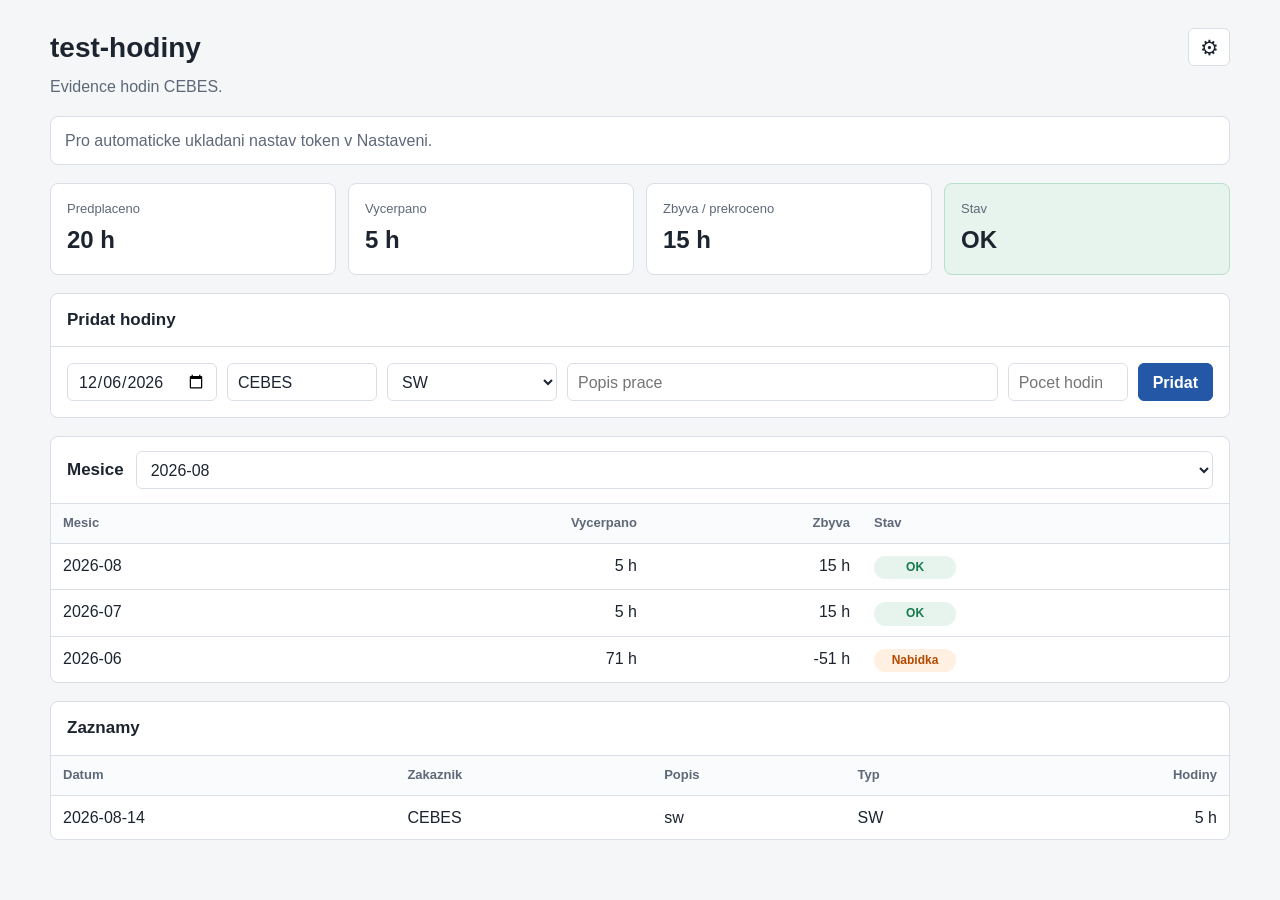
==== commit a87e6d80: "Add hours input placeholder" ====
--- a/index.html
+++ b/index.html
@@ -50,7 +50,7 @@
             <option value="jine">jine</option>
           </select>
           <input id="popisInput" placeholder="Popis prace" required aria-label="Popis prace">
-          <input id="hodinyInput" type="number" min="0.25" step="0.25" required aria-label="Hodiny">
+          <input id="hodinyInput" type="number" min="0.25" step="0.25" placeholder="Pocet hodin" required aria-label="Hodiny">
           <button type="submit">Pridat</button>
         </form>
       </section>
--- a/styles.css
+++ b/styles.css
@@ -104,6 +104,12 @@
   border-color: #a62929;
 }
 
+.is-saving button,
+.is-saving input,
+.is-saving select {
+  opacity: 0.72;
+}
+
 input,
 select {
   width: 100%;
@@ -221,6 +227,19 @@
 td input,
 td select {
   min-height: 34px;
+}
+
+td.actions-cell {
+  width: 190px;
+  white-space: nowrap;
+}
+
+td.actions-cell button {
+  min-width: 74px;
+}
+
+td button + button {
+  margin-left: 8px;
 }
 
 .number {
